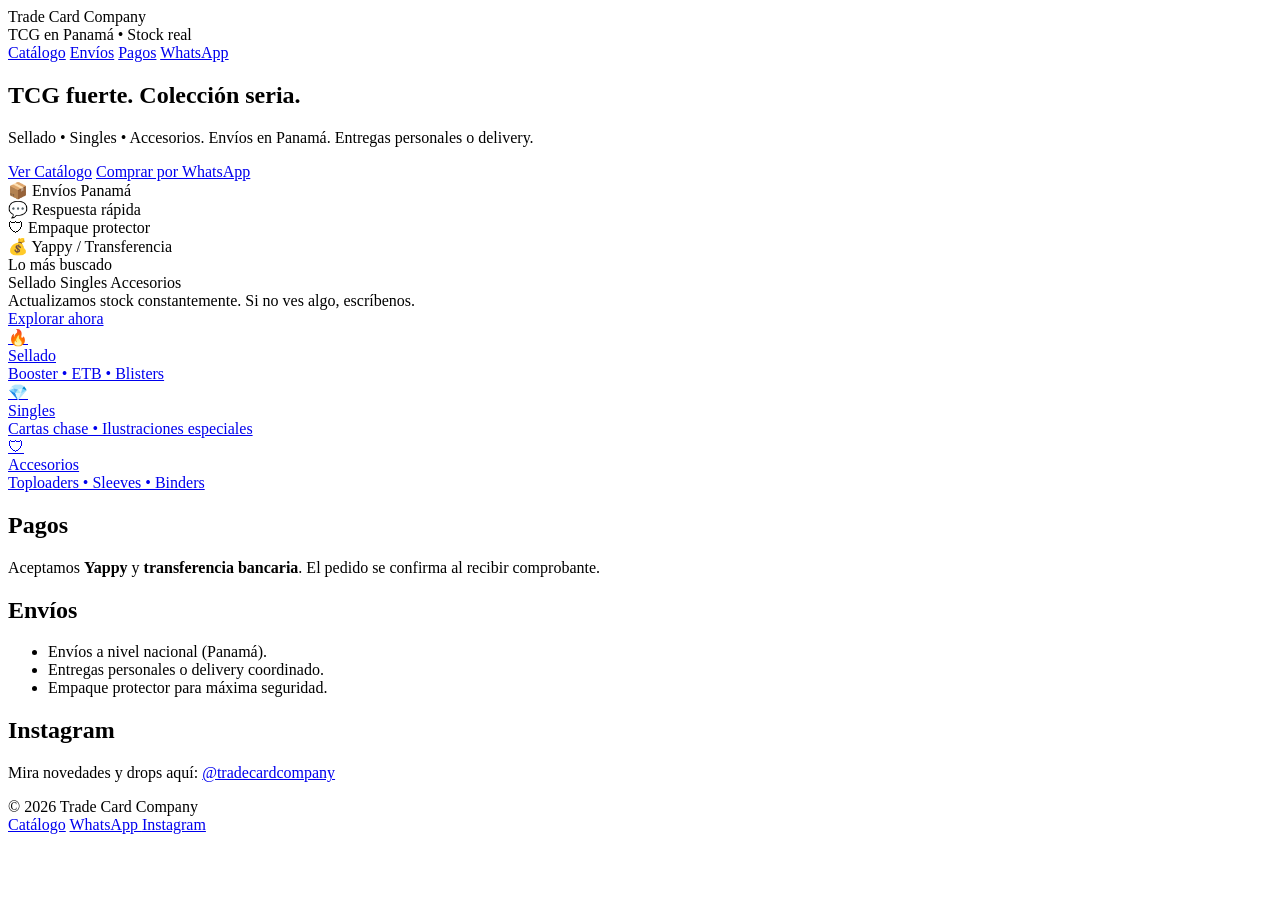
==== index.html @ d6b141bb "Create index.html" ====
<!doctype html>
<html lang="es">
<head>
  <meta charset="utf-8" />
  <meta name="viewport" content="width=device-width, initial-scale=1" />
  <title>Trade Card Company | TCG en Panamá</title>
  <meta name="description" content="TCG en Panamá: Sellado, Singles y Accesorios. Pedidos por WhatsApp. Pagos por Yappy o transferencia." />
  <link rel="stylesheet" href="styles.css" />
</head>
<body>

  <div class="bg-glow"></div>

  <header class="container header">
    <div class="brand">
      <div class="logo-dot"></div>
      <div>
        <div class="brand-name">Trade Card Company</div>
        <div class="brand-tag">TCG en Panamá • Stock real</div>
      </div>
    </div>

    <nav class="nav">
      <a href="catalog.html">Catálogo</a>
      <a href="#envios">Envíos</a>
      <a href="#pagos">Pagos</a>
      <a class="pill" target="_blank" rel="noopener"
         href="https://wa.me/50767131015?text=Hola%20TCC%20👋%20Quiero%20consultar%20disponibilidad.">
        WhatsApp
      </a>
    </nav>
  </header>

  <main class="container">

    <section class="hero">
      <div class="hero-left">
        <h1>TCG fuerte. Colección seria.</h1>
        <p class="subtitle">
          Sellado • Singles • Accesorios.  
          Envíos en Panamá. Entregas personales o delivery.
        </p>

        <div class="cta-row">
          <a class="btn primary" href="catalog.html">Ver Catálogo</a>
          <a class="btn ghost" target="_blank" rel="noopener"
             href="https://wa.me/50767131015?text=Hola%20TCC%20👋%20Estoy%20interesado%20en%20un%20producto.%20¿Me%20ayudas%20con%20disponibilidad%20y%20precio?">
            Comprar por WhatsApp
          </a>
        </div>

        <div class="trust">
          <div class="trust-card">📦 Envíos Panamá</div>
          <div class="trust-card">💬 Respuesta rápida</div>
          <div class="trust-card">🛡 Empaque protector</div>
          <div class="trust-card">💰 Yappy / Transferencia</div>
        </div>
      </div>

      <div class="hero-right">
        <div class="card">
          <div class="card-title">Lo más buscado</div>
          <div class="chips">
            <span class="chip">Sellado</span>
            <span class="chip">Singles</span>
            <span class="chip">Accesorios</span>
          </div>
          <div class="card-note">
            Actualizamos stock constantemente.  
            Si no ves algo, escríbenos.
          </div>
          <a class="btn small primary" href="catalog.html">Explorar ahora</a>
        </div>
      </div>
    </section>

    <section class="grid3">
      <a class="category" href="catalog.html#sellado">
        <div class="cat-icon">🔥</div>
        <div class="cat-title">Sellado</div>
        <div class="cat-desc">Booster • ETB • Blisters</div>
      </a>

      <a class="category" href="catalog.html#singles">
        <div class="cat-icon">💎</div>
        <div class="cat-title">Singles</div>
        <div class="cat-desc">Cartas chase • Ilustraciones especiales</div>
      </a>

      <a class="category" href="catalog.html#accesorios">
        <div class="cat-icon">🛡</div>
        <div class="cat-title">Accesorios</div>
        <div class="cat-desc">Toploaders • Sleeves • Binders</div>
      </a>
    </section>

    <section id="pagos" class="info">
      <h2>Pagos</h2>
      <p>
        Aceptamos <strong>Yappy</strong> y <strong>transferencia bancaria</strong>.  
        El pedido se confirma al recibir comprobante.
      </p>
    </section>

    <section id="envios" class="info">
      <h2>Envíos</h2>
      <ul class="bullets">
        <li>Envíos a nivel nacional (Panamá).</li>
        <li>Entregas personales o delivery coordinado.</li>
        <li>Empaque protector para máxima seguridad.</li>
      </ul>
    </section>

    <section class="info">
      <h2>Instagram</h2>
      <p>
        Mira novedades y drops aquí:  
        <a target="_blank" rel="noopener" href="https://www.instagram.com/tradecardcompany/?hl=en">
          @tradecardcompany
        </a>
      </p>
    </section>

  </main>

  <footer class="container footer">
    <div>© <span id="year"></span> Trade Card Company</div>
    <div class="footer-links">
      <a href="catalog.html">Catálogo</a>
      <a target="_blank" rel="noopener"
         href="https://wa.me/50767131015?text=Hola%20TCC%20👋">
        WhatsApp
      </a>
      <a target="_blank" rel="noopener"
         href="https://www.instagram.com/tradecardcompany/?hl=en">
        Instagram
      </a>
    </div>
  </footer>

  <script>
    document.getElementById("year").textContent = new Date().getFullYear();
  </script>

</body>
</html>
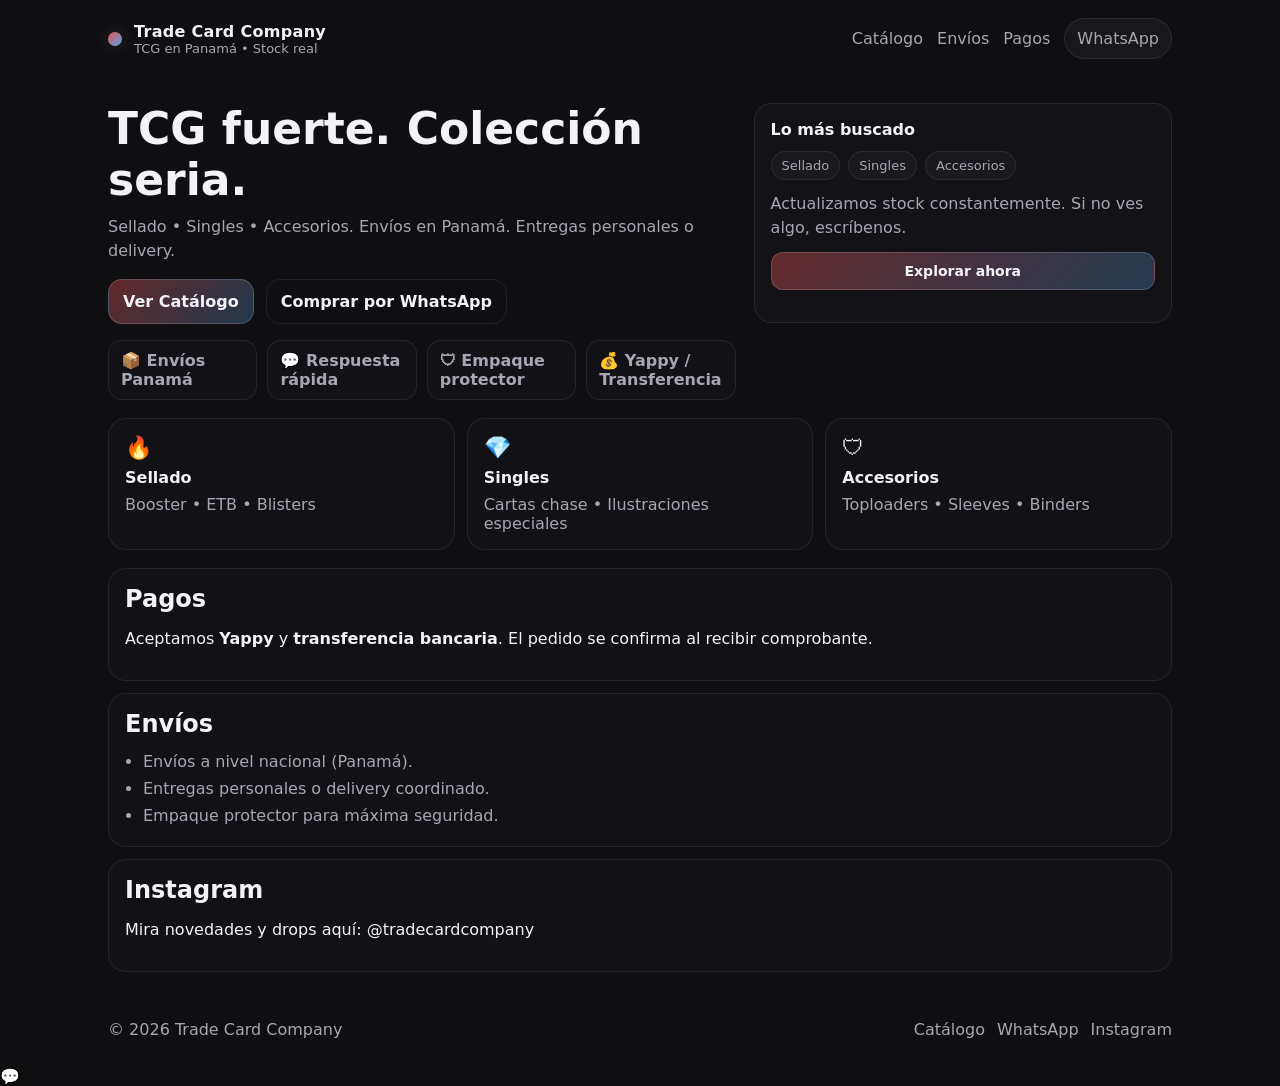
==== commit 6d9e8c2e: "Update index.html" ====
--- a/index.html
+++ b/index.html
@@ -142,5 +142,11 @@
     document.getElementById("year").textContent = new Date().getFullYear();
   </script>
 
+  <a href="https://wa.me/50767131015?text=Hola%20TCC%20👋%20Quiero%20hacer%20un%20pedido."
+   class="wa-float"
+   target="_blank">
+   💬
+</a>
+
 </body>
 </html>
--- a/styles.css
+++ b/styles.css
@@ -0,0 +1,151 @@
+:root{
+  --bg:#0f0f12;
+  --panel:#14141a;
+  --text:#f2f2f7;
+  --muted:#a7a7b3;
+  --line:rgba(255,255,255,.08);
+
+  /* “vibe 151” sin usar marcas: glow rojo/azul/verde suave */
+  --glow1:rgba(255,90,90,.18);
+  --glow2:rgba(90,180,255,.16);
+  --glow3:rgba(120,255,170,.12);
+}
+
+*{box-sizing:border-box}
+html,body{margin:0;padding:0;background:var(--bg);color:var(--text);font-family:system-ui,-apple-system,Segoe UI,Roboto,Arial}
+a{color:inherit;text-decoration:none}
+
+.container{max-width:1100px;margin:0 auto;padding:18px}
+
+.bg-glow{
+  position:fixed;inset:-200px;z-index:-1;
+  background:
+    radial-gradient(600px 300px at 15% 10%, var(--glow1), transparent 60%),
+    radial-gradient(650px 320px at 85% 15%, var(--glow2), transparent 60%),
+    radial-gradient(700px 340px at 50% 85%, var(--glow3), transparent 60%);
+  filter: blur(12px);
+  opacity:.9;
+}
+
+.header{display:flex;align-items:center;justify-content:space-between;gap:16px}
+.brand{display:flex;align-items:center;gap:12px}
+.logo-dot{
+  width:14px;height:14px;border-radius:50%;
+  background:linear-gradient(135deg, rgba(255,90,90,.9), rgba(90,180,255,.9));
+  box-shadow:0 0 18px rgba(255,255,255,.15);
+}
+.brand-name{font-weight:800;letter-spacing:.3px}
+.brand-tag{color:var(--muted);font-size:13px}
+
+.nav{display:flex;align-items:center;gap:14px;flex-wrap:wrap}
+.nav a{color:var(--muted)}
+.nav a:hover{color:var(--text)}
+.pill{
+  padding:10px 12px;border:1px solid var(--line);border-radius:999px;
+  color:var(--text);background:rgba(255,255,255,.04)
+}
+
+.hero{display:grid;grid-template-columns:1.2fr .8fr;gap:18px;align-items:stretch;margin-top:8px}
+.hero h1{font-size:44px;margin:0 0 10px}
+.subtitle{color:var(--muted);line-height:1.5;margin:0 0 16px}
+
+.cta-row{display:flex;gap:12px;flex-wrap:wrap}
+.btn{
+  display:inline-flex;align-items:center;justify-content:center;gap:8px;
+  padding:12px 14px;border-radius:14px;border:1px solid var(--line);
+  background:rgba(255,255,255,.04);color:var(--text);font-weight:700;
+}
+.btn:hover{background:rgba(255,255,255,.06)}
+.btn.primary{
+  background:linear-gradient(135deg, rgba(255,90,90,.35), rgba(90,180,255,.25));
+  border-color:rgba(255,255,255,.16);
+}
+.btn.ghost{background:transparent}
+.btn.small{padding:10px 12px;border-radius:12px;font-size:14px}
+
+.trust{display:grid;grid-template-columns:repeat(4,1fr);gap:10px;margin-top:16px}
+.trust-card{
+  padding:10px 12px;border:1px solid var(--line);border-radius:14px;
+  background:rgba(20,20,26,.65);color:var(--muted);font-weight:650;
+}
+
+.card{
+  border:1px solid var(--line);border-radius:18px;background:rgba(20,20,26,.75);
+  padding:16px;display:flex;flex-direction:column;gap:12px;min-height:220px
+}
+.card-title{font-weight:800}
+.card-note{color:var(--muted);line-height:1.5}
+
+.chips{display:flex;gap:8px;flex-wrap:wrap}
+.chip{
+  padding:6px 10px;border:1px solid var(--line);border-radius:999px;
+  color:var(--muted);background:rgba(255,255,255,.03);font-size:13px
+}
+
+.grid3{display:grid;grid-template-columns:repeat(3,1fr);gap:12px;margin:18px 0}
+.category{
+  border:1px solid var(--line);border-radius:18px;background:rgba(20,20,26,.65);
+  padding:16px;display:flex;flex-direction:column;gap:8px
+}
+.cat-icon{font-size:22px}
+.cat-title{font-weight:900}
+.cat-desc{color:var(--muted)}
+
+.info{
+  border:1px solid var(--line);border-radius:18px;background:rgba(20,20,26,.55);
+  padding:16px;margin:12px 0
+}
+.info h2{margin:0 0 10px}
+.bullets{margin:0;padding-left:18px;color:var(--muted);line-height:1.7}
+
+.footer{
+  display:flex;align-items:center;justify-content:space-between;gap:16px;
+  color:var(--muted);padding-bottom:28px
+}
+.footer-links{display:flex;gap:12px;flex-wrap:wrap}
+.footer a:hover{color:var(--text)}
+
+/* Catálogo */
+.catalog-top h1{margin:0 0 8px;font-size:34px}
+.filters{display:flex;gap:10px;flex-wrap:wrap;margin:12px 0 6px}
+.input,.select{
+  background:rgba(255,255,255,.04);border:1px solid var(--line);color:var(--text);
+  padding:12px 12px;border-radius:14px;outline:none;
+}
+.input{min-width:280px;flex:1}
+.select{min-width:180px}
+
+.section-title{margin:18px 0 10px;color:var(--muted);font-weight:850}
+.product-grid{display:grid;grid-template-columns:repeat(3,1fr);gap:12px}
+
+.product{
+  border:1px solid var(--line);border-radius:18px;background:rgba(20,20,26,.65);
+  padding:14px;display:flex;flex-direction:column;gap:10px;position:relative
+}
+.badge{
+  position:absolute;top:12px;right:12px;font-size:12px;padding:6px 10px;
+  border-radius:999px;border:1px solid var(--line)
+}
+.badge.ok{background:rgba(120,255,170,.10);color:rgba(200,255,220,.95)}
+.badge.warn{background:rgba(255,200,90,.10);color:rgba(255,230,180,.95)}
+
+.p-name{font-weight:900;font-size:16px;margin-top:22px}
+.p-meta{color:var(--muted);font-size:13px}
+.p-price{font-weight:900}
+
+/* Imagen producto */
+.p-img{
+  width:100%; height:170px; border-radius:14px; overflow:hidden;
+  background:rgba(255,255,255,.03); border:1px solid var(--line);
+}
+.p-img img{
+  width:100%; height:100%; object-fit:cover; display:block;
+}
+
+/* Responsive */
+@media (max-width: 900px){
+  .hero{grid-template-columns:1fr}
+  .trust{grid-template-columns:repeat(2,1fr)}
+  .grid3{grid-template-columns:1fr}
+  .product-grid{grid-template-columns:1fr}
+}
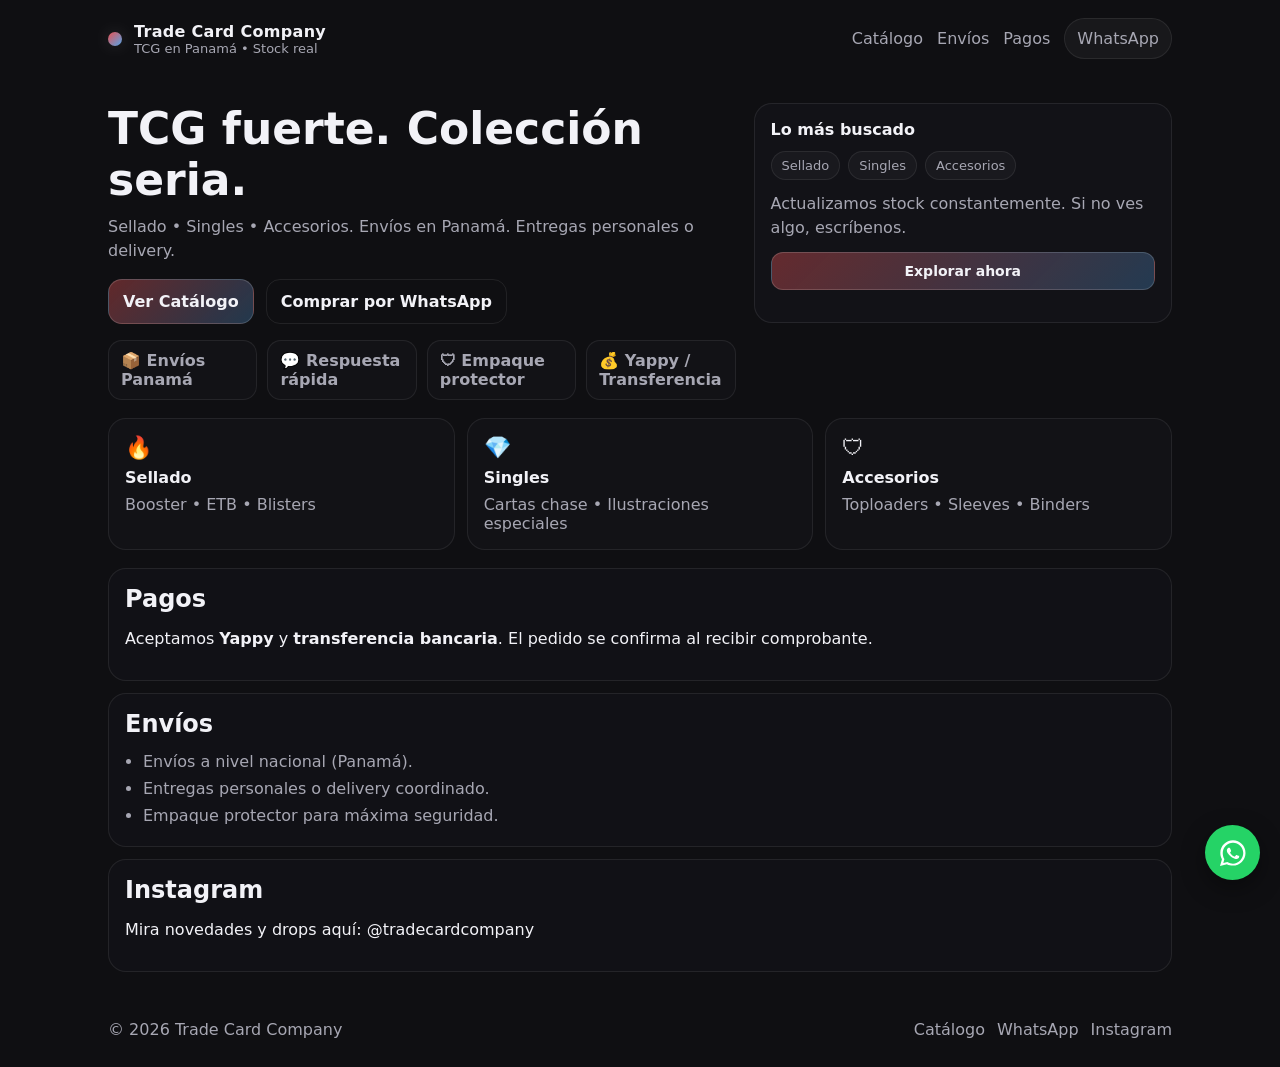
==== commit c21eb2df: "Update index.html" ====
--- a/index.html
+++ b/index.html
@@ -145,7 +145,9 @@
   <a href="https://wa.me/50767131015?text=Hola%20TCC%20👋%20Quiero%20hacer%20un%20pedido."
    class="wa-float"
    target="_blank">
-   💬
+   <svg viewBox="0 0 32 32" width="26" height="26" fill="white">
+  <path d="M16 .4C7.4.4.4 7.4.4 16c0 2.8.7 5.4 2 7.7L0 32l8.5-2.3c2.2 1.2 4.7 1.8 7.3 1.8 8.6 0 15.6-7 15.6-15.6S24.6.4 16 .4zm0 28.7c-2.3 0-4.5-.6-6.4-1.7l-.5-.3-5 1.3 1.3-4.9-.3-.5C4 21 3.4 18.8 3.4 16 3.4 9.2 9.2 3.4 16 3.4S28.6 9.2 28.6 16 22.8 29.1 16 29.1zm7.2-9.3c-.4-.2-2.4-1.2-2.7-1.3-.4-.1-.6-.2-.9.2-.2.4-1 1.3-1.2 1.6-.2.2-.4.3-.8.1-.4-.2-1.6-.6-3-1.9-1.1-1-1.9-2.3-2.1-2.7-.2-.4 0-.6.1-.8.1-.1.4-.4.6-.6.2-.2.2-.4.4-.6.1-.2.1-.5 0-.7-.1-.2-.9-2.1-1.3-2.9-.3-.8-.6-.7-.9-.7h-.7c-.2 0-.7.1-1 .5-.3.4-1.3 1.2-1.3 3 0 1.8 1.3 3.5 1.5 3.7.2.2 2.6 4 6.3 5.6.9.4 1.6.6 2.2.8.9.3 1.7.3 2.3.2.7-.1 2.4-1 2.7-1.9.3-.9.3-1.7.2-1.9-.1-.2-.4-.3-.8-.5z"/>
+</svg>
 </a>
 
 </body>
--- a/styles.css
+++ b/styles.css
@@ -149,3 +149,27 @@
   .grid3{grid-template-columns:1fr}
   .product-grid{grid-template-columns:1fr}
 }
+
+/* Botón flotante WhatsApp */
+.wa-float{
+  position: fixed;
+  bottom: 20px;
+  right: 20px;
+  background: #25D366;
+  color: white;
+  font-size: 22px;
+  width: 55px;
+  height: 55px;
+  display:flex;
+  align-items:center;
+  justify-content:center;
+  border-radius:50%;
+  text-decoration:none;
+  box-shadow: 0 8px 25px rgba(0,0,0,.4);
+  z-index:1000;
+  transition:.2s;
+}
+
+.wa-float:hover{
+  transform:scale(1.1);
+}
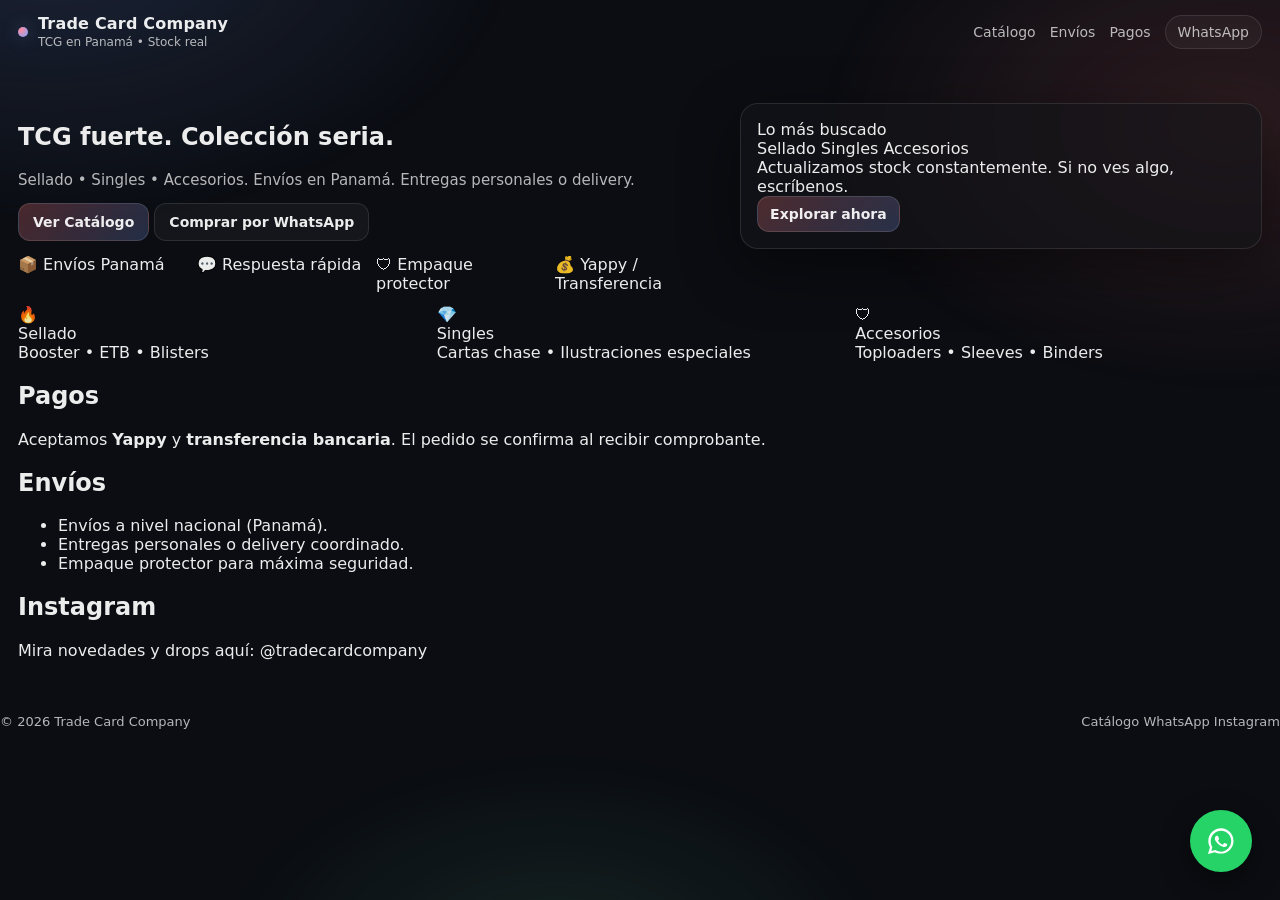
==== commit 29748e13: "Update index.html" ====
--- a/index.html
+++ b/index.html
@@ -5,7 +5,7 @@
   <meta name="viewport" content="width=device-width, initial-scale=1" />
   <title>Trade Card Company | TCG en Panamá</title>
   <meta name="description" content="TCG en Panamá: Sellado, Singles y Accesorios. Pedidos por WhatsApp. Pagos por Yappy o transferencia." />
-  <link rel="stylesheet" href="styles.css" />
+  <link rel="stylesheet" href="styles.css?v=3">
 </head>
 <body>
 
--- a/styles.css
+++ b/styles.css
@@ -1,175 +1,299 @@
 :root{
-  --bg:#0f0f12;
-  --panel:#14141a;
-  --text:#f2f2f7;
-  --muted:#a7a7b3;
-  --line:rgba(255,255,255,.08);
-
-  /* “vibe 151” sin usar marcas: glow rojo/azul/verde suave */
-  --glow1:rgba(255,90,90,.18);
-  --glow2:rgba(90,180,255,.16);
-  --glow3:rgba(120,255,170,.12);
+  --bg:#0b0d12;
+  --card: rgba(20,20,26,.65);
+  --line: rgba(255,255,255,.10);
+  --text: rgba(255,255,255,.92);
+  --muted: rgba(255,255,255,.70);
+  --shadow: 0 18px 60px rgba(0,0,0,.45);
+  --r: 18px;
+  --grad: linear-gradient(135deg, rgba(255,120,120,.18), rgba(120,160,255,.18));
 }
 
 *{box-sizing:border-box}
-html,body{margin:0;padding:0;background:var(--bg);color:var(--text);font-family:system-ui,-apple-system,Segoe UI,Roboto,Arial}
+html,body{height:100%}
+body{
+  margin:0;
+  font-family: system-ui, -apple-system, Segoe UI, Roboto, Arial, sans-serif;
+  color:var(--text);
+  background: var(--bg);
+  overflow-x:hidden;
+}
+
 a{color:inherit;text-decoration:none}
-
-.container{max-width:1100px;margin:0 auto;padding:18px}
-
+a:hover{opacity:.95}
+
+.container{
+  /* 🔥 más ancho: usa mejor la pantalla */
+  max-width: 1600px;
+  width: 100%;
+  margin: 0 auto;
+  padding: 18px;
+}
+
+/* fondo */
 .bg-glow{
-  position:fixed;inset:-200px;z-index:-1;
+  position:fixed;
+  inset:-200px;
   background:
-    radial-gradient(600px 300px at 15% 10%, var(--glow1), transparent 60%),
-    radial-gradient(650px 320px at 85% 15%, var(--glow2), transparent 60%),
-    radial-gradient(700px 340px at 50% 85%, var(--glow3), transparent 60%);
-  filter: blur(12px);
+    radial-gradient(800px 500px at 15% 10%, rgba(120,160,255,.18), transparent 60%),
+    radial-gradient(700px 450px at 85% 25%, rgba(255,120,120,.16), transparent 60%),
+    radial-gradient(600px 380px at 45% 90%, rgba(120,255,200,.10), transparent 60%);
+  filter: blur(14px);
+  pointer-events:none;
+  z-index:-1;
   opacity:.9;
 }
 
-.header{display:flex;align-items:center;justify-content:space-between;gap:16px}
-.brand{display:flex;align-items:center;gap:12px}
+/* header */
+.header{
+  display:flex;
+  align-items:center;
+  justify-content:space-between;
+  gap:18px;
+  padding-top:14px;
+}
+.brand{display:flex;align-items:center;gap:10px}
 .logo-dot{
-  width:14px;height:14px;border-radius:50%;
-  background:linear-gradient(135deg, rgba(255,90,90,.9), rgba(90,180,255,.9));
-  box-shadow:0 0 18px rgba(255,255,255,.15);
-}
-.brand-name{font-weight:800;letter-spacing:.3px}
-.brand-tag{color:var(--muted);font-size:13px}
+  width:10px;height:10px;border-radius:999px;
+  background: radial-gradient(circle at 30% 30%, #ff8aa0, #7aa8ff);
+  box-shadow: 0 0 18px rgba(122,168,255,.35);
+}
+.brand-name{font-weight:800;letter-spacing:.2px}
+.brand-tag{font-size:12px;color:var(--muted);margin-top:2px}
 
 .nav{display:flex;align-items:center;gap:14px;flex-wrap:wrap}
-.nav a{color:var(--muted)}
+.nav a{color:var(--muted);font-size:14px}
 .nav a:hover{color:var(--text)}
 .pill{
-  padding:10px 12px;border:1px solid var(--line);border-radius:999px;
-  color:var(--text);background:rgba(255,255,255,.04)
-}
-
-.hero{display:grid;grid-template-columns:1.2fr .8fr;gap:18px;align-items:stretch;margin-top:8px}
-.hero h1{font-size:44px;margin:0 0 10px}
-.subtitle{color:var(--muted);line-height:1.5;margin:0 0 16px}
-
-.cta-row{display:flex;gap:12px;flex-wrap:wrap}
+  padding:8px 12px;
+  border:1px solid var(--line);
+  border-radius:999px;
+  background: rgba(255,255,255,.04);
+  color:var(--text);
+}
+
+/* hero layout */
+.hero{
+  display:grid;
+  grid-template-columns: 1.15fr .85fr;
+  gap:16px;
+  margin-top:18px;
+}
+
+.card{
+  border:1px solid var(--line);
+  background: var(--card);
+  border-radius: var(--r);
+  box-shadow: var(--shadow);
+  padding:16px;
+}
+
+.h1{
+  font-size:52px;
+  line-height:1.02;
+  margin:0 0 10px 0;
+  font-weight:900;
+}
+.subtitle{
+  color:var(--muted);
+  margin:0 0 14px 0;
+  font-size:15px;
+}
+
+.actions{display:flex;gap:10px;flex-wrap:wrap;margin-top:12px}
 .btn{
-  display:inline-flex;align-items:center;justify-content:center;gap:8px;
-  padding:12px 14px;border-radius:14px;border:1px solid var(--line);
-  background:rgba(255,255,255,.04);color:var(--text);font-weight:700;
-}
-.btn:hover{background:rgba(255,255,255,.06)}
+  display:inline-flex;
+  align-items:center;
+  justify-content:center;
+  gap:8px;
+  padding:10px 14px;
+  border-radius: 12px;
+  border:1px solid var(--line);
+  background: rgba(255,255,255,.04);
+  color:var(--text);
+  font-weight:700;
+  font-size:14px;
+  cursor:pointer;
+  transition:.2s;
+}
+.btn:hover{transform: translateY(-1px)}
 .btn.primary{
-  background:linear-gradient(135deg, rgba(255,90,90,.35), rgba(90,180,255,.25));
-  border-color:rgba(255,255,255,.16);
-}
-.btn.ghost{background:transparent}
-.btn.small{padding:10px 12px;border-radius:12px;font-size:14px}
-
-.trust{display:grid;grid-template-columns:repeat(4,1fr);gap:10px;margin-top:16px}
-.trust-card{
-  padding:10px 12px;border:1px solid var(--line);border-radius:14px;
-  background:rgba(20,20,26,.65);color:var(--muted);font-weight:650;
-}
-
-.card{
-  border:1px solid var(--line);border-radius:18px;background:rgba(20,20,26,.75);
-  padding:16px;display:flex;flex-direction:column;gap:12px;min-height:220px
-}
-.card-title{font-weight:800}
-.card-note{color:var(--muted);line-height:1.5}
-
-.chips{display:flex;gap:8px;flex-wrap:wrap}
-.chip{
-  padding:6px 10px;border:1px solid var(--line);border-radius:999px;
-  color:var(--muted);background:rgba(255,255,255,.03);font-size:13px
-}
-
-.grid3{display:grid;grid-template-columns:repeat(3,1fr);gap:12px;margin:18px 0}
-.category{
-  border:1px solid var(--line);border-radius:18px;background:rgba(20,20,26,.65);
-  padding:16px;display:flex;flex-direction:column;gap:8px
-}
-.cat-icon{font-size:22px}
-.cat-title{font-weight:900}
-.cat-desc{color:var(--muted)}
-
-.info{
-  border:1px solid var(--line);border-radius:18px;background:rgba(20,20,26,.55);
-  padding:16px;margin:12px 0
-}
-.info h2{margin:0 0 10px}
-.bullets{margin:0;padding-left:18px;color:var(--muted);line-height:1.7}
-
+  border:1px solid rgba(255,255,255,.12);
+  background: linear-gradient(135deg, rgba(255,120,120,.26), rgba(120,160,255,.22));
+}
+.btn.small{padding:9px 12px;border-radius:12px}
+
+/* trust pills */
+.trust{
+  display:grid;
+  grid-template-columns: repeat(4,1fr);
+  gap:10px;
+  margin-top:14px;
+}
+.trust .chip{
+  border:1px solid var(--line);
+  background: rgba(255,255,255,.03);
+  border-radius: 14px;
+  padding:10px 12px;
+  color:var(--muted);
+  font-size:13px;
+  display:flex;
+  gap:8px;
+  align-items:center;
+}
+
+/* right panel (lo mas buscado) */
+.tabs{
+  display:flex;gap:8px;flex-wrap:wrap;margin:6px 0 10px 0
+}
+.tab{
+  padding:6px 10px;border-radius:999px;
+  border:1px solid var(--line);
+  background: rgba(255,255,255,.03);
+  font-size:12px;color:var(--muted);
+}
+
+.big-cta{
+  margin-top:12px;
+  display:flex;
+  justify-content:center;
+  padding:12px 14px;
+  border-radius: 12px;
+  border:1px solid rgba(255,255,255,.12);
+  background: linear-gradient(135deg, rgba(255,120,120,.24), rgba(120,160,255,.22));
+  font-weight:800;
+}
+
+/* sections cards */
+.grid3{
+  display:grid;
+  grid-template-columns: repeat(3,1fr);
+  gap:12px;
+  margin-top:12px;
+}
+.box{
+  border:1px solid var(--line);
+  background: rgba(255,255,255,.03);
+  border-radius: var(--r);
+  padding:14px;
+}
+.box .title{font-weight:900;margin:0 0 6px 0}
+.box .desc{color:var(--muted);font-size:13px;margin:0}
+
+/* large info cards */
+.section{
+  margin-top:14px;
+  border:1px solid var(--line);
+  background: rgba(255,255,255,.03);
+  border-radius: var(--r);
+  padding:16px;
+}
+.section h2{margin:0 0 8px 0;font-size:22px}
+.section p, .section li{color:var(--muted);font-size:14px}
+.section ul{margin:0;padding-left:18px}
+
+/* footer */
 .footer{
-  display:flex;align-items:center;justify-content:space-between;gap:16px;
-  color:var(--muted);padding-bottom:28px
-}
-.footer-links{display:flex;gap:12px;flex-wrap:wrap}
+  display:flex;
+  align-items:center;
+  justify-content:space-between;
+  gap:14px;
+  padding:20px 0 40px 0;
+  color:var(--muted);
+  font-size:13px;
+}
+.footer a{color:var(--muted)}
 .footer a:hover{color:var(--text)}
 
-/* Catálogo */
-.catalog-top h1{margin:0 0 8px;font-size:34px}
-.filters{display:flex;gap:10px;flex-wrap:wrap;margin:12px 0 6px}
+/* ====== Catalog page ====== */
+.catalog-top{margin-top:14px}
+.catalog-top h1{margin:0 0 6px 0;font-size:34px}
+.filters{display:flex;gap:10px;flex-wrap:wrap;margin-top:12px}
 .input,.select{
-  background:rgba(255,255,255,.04);border:1px solid var(--line);color:var(--text);
-  padding:12px 12px;border-radius:14px;outline:none;
-}
-.input{min-width:280px;flex:1}
+  border:1px solid var(--line);
+  background: rgba(255,255,255,.03);
+  color:var(--text);
+  border-radius:12px;
+  padding:10px 12px;
+  font-size:14px;
+  outline:none;
+}
+.input{flex:1;min-width:240px}
 .select{min-width:180px}
 
 .section-title{margin:18px 0 10px;color:var(--muted);font-weight:850}
 .product-grid{display:grid;grid-template-columns:repeat(3,1fr);gap:12px}
 
 .product{
-  border:1px solid var(--line);border-radius:18px;background:rgba(20,20,26,.65);
-  padding:14px;display:flex;flex-direction:column;gap:10px;position:relative
-}
+  border:1px solid var(--line);
+  border-radius: var(--r);
+  background: rgba(20,20,26,.65);
+  padding:14px;
+  display:flex;
+  flex-direction:column;
+  gap:10px;
+  position:relative;
+}
+
 .badge{
-  position:absolute;top:12px;right:12px;font-size:12px;padding:6px 10px;
-  border-radius:999px;border:1px solid var(--line)
+  position:absolute;
+  top:12px;
+  right:12px;
+  font-size:12px;
+  padding:6px 10px;
+  border-radius:999px;
+  border:1px solid var(--line);
 }
 .badge.ok{background:rgba(120,255,170,.10);color:rgba(200,255,220,.95)}
 .badge.warn{background:rgba(255,200,90,.10);color:rgba(255,230,180,.95)}
 
-.p-name{font-weight:900;font-size:16px;margin-top:22px}
+.p-name{font-weight:900;font-size:16px;margin-top:2px}
 .p-meta{color:var(--muted);font-size:13px}
 .p-price{font-weight:900}
 
 /* Imagen producto */
 .p-img{
-  width:100%; height:170px; border-radius:14px; overflow:hidden;
-  background:rgba(255,255,255,.03); border:1px solid var(--line);
-}
-.p-img img{
-  width:100%; height:100%; object-fit:cover; display:block;
-}
-
-/* Responsive */
-@media (max-width: 900px){
+  width:100%;
+  height:170px;
+  border-radius:14px;
+  overflow:hidden;
+  background:rgba(255,255,255,.03);
+  border:1px solid var(--line);
+}
+.p-img img{width:100%;height:100%;object-fit:cover;display:block}
+
+/* ===== WhatsApp Floating Button ===== */
+.wa-float{
+  position: fixed;
+  bottom: 28px;
+  right: 28px;
+  background: #25D366;
+  color: white;
+  width: 62px;
+  height: 62px;
+  display:flex;
+  align-items:center;
+  justify-content:center;
+  border-radius:50%;
+  text-decoration:none;
+  box-shadow: 0 10px 30px rgba(0,0,0,.45);
+  z-index: 1000;
+  transition: .2s;
+}
+.wa-float:hover{transform:scale(1.08)}
+.wa-float svg{display:block}
+
+/* ===== Responsive ===== */
+@media (max-width: 1100px){
   .hero{grid-template-columns:1fr}
   .trust{grid-template-columns:repeat(2,1fr)}
   .grid3{grid-template-columns:1fr}
+  .product-grid{grid-template-columns:repeat(2,1fr)}
+  .h1{font-size:44px}
+}
+
+@media (max-width: 700px){
   .product-grid{grid-template-columns:1fr}
-}
-
-/* Botón flotante WhatsApp */
-.wa-float{
-  position: fixed;
-  bottom: 20px;
-  right: 20px;
-  background: #25D366;
-  color: white;
-  font-size: 22px;
-  width: 55px;
-  height: 55px;
-  display:flex;
-  align-items:center;
-  justify-content:center;
-  border-radius:50%;
-  text-decoration:none;
-  box-shadow: 0 8px 25px rgba(0,0,0,.4);
-  z-index:1000;
-  transition:.2s;
-}
-
-.wa-float:hover{
-  transform:scale(1.1);
-}
+  .h1{font-size:38px}
+  .wa-float{bottom:18px;right:18px;width:60px;height:60px}
+}
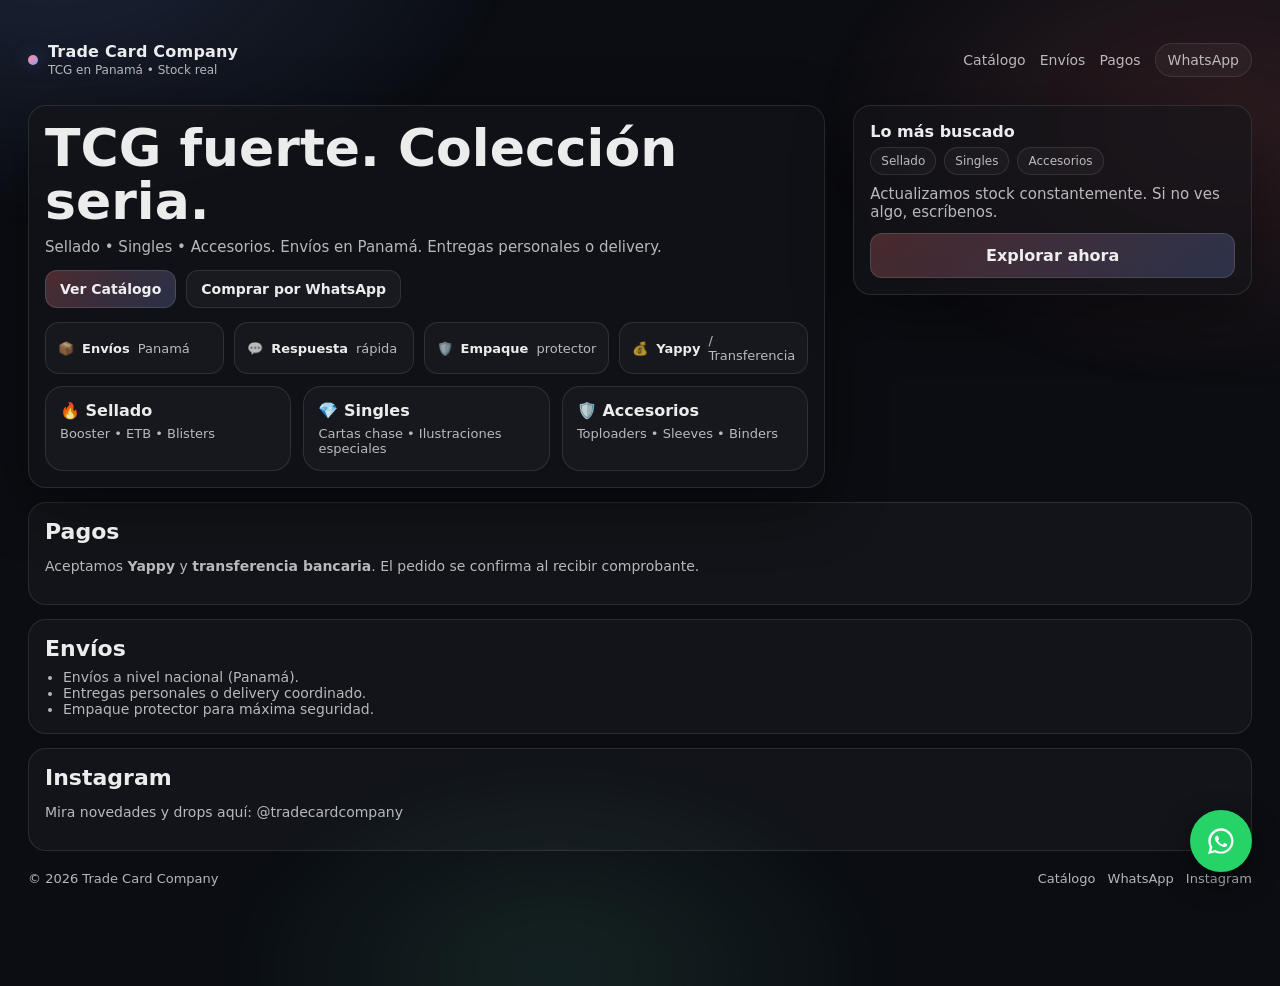
==== commit 83c3e4dd: "Update index.html full version" ====
--- a/index.html
+++ b/index.html
@@ -3,152 +3,141 @@
 <head>
   <meta charset="utf-8" />
   <meta name="viewport" content="width=device-width, initial-scale=1" />
-  <title>Trade Card Company | TCG en Panamá</title>
-  <meta name="description" content="TCG en Panamá: Sellado, Singles y Accesorios. Pedidos por WhatsApp. Pagos por Yappy o transferencia." />
-  <link rel="stylesheet" href="styles.css?v=3">
+  <title>Trade Card Company</title>
+  <meta name="description" content="TCG en Panamá. Sellado, Singles y Accesorios. Compras por WhatsApp. Pagos por Yappy o transferencia." />
+
+  <!-- Cache-bust para que siempre cargue lo último -->
+  <link rel="stylesheet" href="styles.css?v=5" />
 </head>
+
 <body>
-
   <div class="bg-glow"></div>
 
-  <header class="container header">
-    <div class="brand">
-      <div class="logo-dot"></div>
-      <div>
-        <div class="brand-name">Trade Card Company</div>
-        <div class="brand-tag">TCG en Panamá • Stock real</div>
-      </div>
-    </div>
-
-    <nav class="nav">
-      <a href="catalog.html">Catálogo</a>
-      <a href="#envios">Envíos</a>
-      <a href="#pagos">Pagos</a>
-      <a class="pill" target="_blank" rel="noopener"
-         href="https://wa.me/50767131015?text=Hola%20TCC%20👋%20Quiero%20consultar%20disponibilidad.">
-        WhatsApp
-      </a>
-    </nav>
-  </header>
-
-  <main class="container">
-
-    <section class="hero">
-      <div class="hero-left">
-        <h1>TCG fuerte. Colección seria.</h1>
-        <p class="subtitle">
-          Sellado • Singles • Accesorios.  
-          Envíos en Panamá. Entregas personales o delivery.
-        </p>
-
-        <div class="cta-row">
-          <a class="btn primary" href="catalog.html">Ver Catálogo</a>
-          <a class="btn ghost" target="_blank" rel="noopener"
-             href="https://wa.me/50767131015?text=Hola%20TCC%20👋%20Estoy%20interesado%20en%20un%20producto.%20¿Me%20ayudas%20con%20disponibilidad%20y%20precio?">
-            Comprar por WhatsApp
-          </a>
-        </div>
-
-        <div class="trust">
-          <div class="trust-card">📦 Envíos Panamá</div>
-          <div class="trust-card">💬 Respuesta rápida</div>
-          <div class="trust-card">🛡 Empaque protector</div>
-          <div class="trust-card">💰 Yappy / Transferencia</div>
+  <div class="container">
+    <header class="header">
+      <div class="brand">
+        <span class="logo-dot"></span>
+        <div>
+          <div class="brand-name">Trade Card Company</div>
+          <div class="brand-tag">TCG en Panamá • Stock real</div>
         </div>
       </div>
 
-      <div class="hero-right">
+      <nav class="nav">
+        <a href="catalog.html">Catálogo</a>
+        <a href="#envios">Envíos</a>
+        <a href="#pagos">Pagos</a>
+        <a class="pill" target="_blank" rel="noopener"
+           href="https://wa.me/50767131015?text=Hola%20TCC%20👋%20Quiero%20hacer%20un%20pedido.">
+          WhatsApp
+        </a>
+      </nav>
+    </header>
+
+    <main>
+      <section class="hero">
+        <!-- Columna izquierda -->
         <div class="card">
-          <div class="card-title">Lo más buscado</div>
-          <div class="chips">
-            <span class="chip">Sellado</span>
-            <span class="chip">Singles</span>
-            <span class="chip">Accesorios</span>
+          <h1 class="h1">TCG fuerte. Colección seria.</h1>
+          <p class="subtitle">
+            Sellado • Singles • Accesorios. Envíos en Panamá. Entregas personales o delivery.
+          </p>
+
+          <div class="actions">
+            <a class="btn primary" href="catalog.html">Ver Catálogo</a>
+            <a class="btn" target="_blank" rel="noopener"
+               href="https://wa.me/50767131015?text=Hola%20TCC%20👋%20Quiero%20hacer%20un%20pedido.">
+              Comprar por WhatsApp
+            </a>
           </div>
-          <div class="card-note">
-            Actualizamos stock constantemente.  
-            Si no ves algo, escríbenos.
+
+          <div class="trust">
+            <div class="chip">📦 <b>Envíos</b> Panamá</div>
+            <div class="chip">💬 <b>Respuesta</b> rápida</div>
+            <div class="chip">🛡️ <b>Empaque</b> protector</div>
+            <div class="chip">💰 <b>Yappy</b> / Transferencia</div>
           </div>
-          <a class="btn small primary" href="catalog.html">Explorar ahora</a>
+
+          <div class="grid3">
+            <div class="box">
+              <div class="title">🔥 Sellado</div>
+              <div class="desc">Booster • ETB • Blisters</div>
+            </div>
+            <div class="box">
+              <div class="title">💎 Singles</div>
+              <div class="desc">Cartas chase • Ilustraciones especiales</div>
+            </div>
+            <div class="box">
+              <div class="title">🛡️ Accesorios</div>
+              <div class="desc">Toploaders • Sleeves • Binders</div>
+            </div>
+          </div>
         </div>
+
+        <!-- Columna derecha -->
+        <aside class="card">
+          <div style="font-weight:900;margin-bottom:6px;">Lo más buscado</div>
+          <div class="tabs">
+            <span class="tab">Sellado</span>
+            <span class="tab">Singles</span>
+            <span class="tab">Accesorios</span>
+          </div>
+          <p class="subtitle" style="margin-bottom:10px;">
+            Actualizamos stock constantemente. Si no ves algo, escríbenos.
+          </p>
+          <a class="big-cta" href="catalog.html">Explorar ahora</a>
+        </aside>
+      </section>
+
+      <section id="pagos" class="section">
+        <h2>Pagos</h2>
+        <p>
+          Aceptamos <b>Yappy</b> y <b>transferencia bancaria</b>. El pedido se confirma al recibir comprobante.
+        </p>
+      </section>
+
+      <section id="envios" class="section">
+        <h2>Envíos</h2>
+        <ul>
+          <li>Envíos a nivel nacional (Panamá).</li>
+          <li>Entregas personales o delivery coordinado.</li>
+          <li>Empaque protector para máxima seguridad.</li>
+        </ul>
+      </section>
+
+      <section class="section">
+        <h2>Instagram</h2>
+        <p>
+          Mira novedades y drops aquí:
+          <a target="_blank" rel="noopener" href="https://www.instagram.com/tradecardcompany/?hl=en">@tradecardcompany</a>
+        </p>
+      </section>
+    </main>
+
+    <footer class="footer">
+      <div>© <span id="year"></span> Trade Card Company</div>
+      <div style="display:flex;gap:12px;flex-wrap:wrap;">
+        <a href="catalog.html">Catálogo</a>
+        <a target="_blank" rel="noopener"
+           href="https://wa.me/50767131015?text=Hola%20TCC%20👋%20Quiero%20hacer%20un%20pedido.">
+          WhatsApp
+        </a>
+        <a target="_blank" rel="noopener" href="https://www.instagram.com/tradecardcompany/?hl=en">Instagram</a>
       </div>
-    </section>
+    </footer>
+  </div>
 
-    <section class="grid3">
-      <a class="category" href="catalog.html#sellado">
-        <div class="cat-icon">🔥</div>
-        <div class="cat-title">Sellado</div>
-        <div class="cat-desc">Booster • ETB • Blisters</div>
-      </a>
-
-      <a class="category" href="catalog.html#singles">
-        <div class="cat-icon">💎</div>
-        <div class="cat-title">Singles</div>
-        <div class="cat-desc">Cartas chase • Ilustraciones especiales</div>
-      </a>
-
-      <a class="category" href="catalog.html#accesorios">
-        <div class="cat-icon">🛡</div>
-        <div class="cat-title">Accesorios</div>
-        <div class="cat-desc">Toploaders • Sleeves • Binders</div>
-      </a>
-    </section>
-
-    <section id="pagos" class="info">
-      <h2>Pagos</h2>
-      <p>
-        Aceptamos <strong>Yappy</strong> y <strong>transferencia bancaria</strong>.  
-        El pedido se confirma al recibir comprobante.
-      </p>
-    </section>
-
-    <section id="envios" class="info">
-      <h2>Envíos</h2>
-      <ul class="bullets">
-        <li>Envíos a nivel nacional (Panamá).</li>
-        <li>Entregas personales o delivery coordinado.</li>
-        <li>Empaque protector para máxima seguridad.</li>
-      </ul>
-    </section>
-
-    <section class="info">
-      <h2>Instagram</h2>
-      <p>
-        Mira novedades y drops aquí:  
-        <a target="_blank" rel="noopener" href="https://www.instagram.com/tradecardcompany/?hl=en">
-          @tradecardcompany
-        </a>
-      </p>
-    </section>
-
-  </main>
-
-  <footer class="container footer">
-    <div>© <span id="year"></span> Trade Card Company</div>
-    <div class="footer-links">
-      <a href="catalog.html">Catálogo</a>
-      <a target="_blank" rel="noopener"
-         href="https://wa.me/50767131015?text=Hola%20TCC%20👋">
-        WhatsApp
-      </a>
-      <a target="_blank" rel="noopener"
-         href="https://www.instagram.com/tradecardcompany/?hl=en">
-        Instagram
-      </a>
-    </div>
-  </footer>
+  <!-- Botón flotante WhatsApp -->
+  <a href="https://wa.me/50767131015?text=Hola%20TCC%20👋%20Quiero%20hacer%20un%20pedido."
+     class="wa-float"
+     target="_blank" rel="noopener">
+    <svg viewBox="0 0 32 32" width="26" height="26" fill="white" aria-hidden="true">
+      <path d="M16 .4C7.4.4.4 7.4.4 16c0 2.8.7 5.4 2 7.7L0 32l8.5-2.3c2.2 1.2 4.7 1.8 7.3 1.8 8.6 0 15.6-7 15.6-15.6S24.6.4 16 .4zm0 28.7c-2.3 0-4.5-.6-6.4-1.7l-.5-.3-5 1.3 1.3-4.9-.3-.5C4 21 3.4 18.8 3.4 16 3.4 9.2 9.2 3.4 16 3.4S28.6 9.2 28.6 16 22.8 29.1 16 29.1zm7.2-9.3c-.4-.2-2.4-1.2-2.7-1.3-.4-.1-.6-.2-.9.2-.2.4-1 1.3-1.2 1.6-.2.2-.4.3-.8.1-.4-.2-1.6-.6-3-1.9-1.1-1-1.9-2.3-2.1-2.7-.2-.4 0-.6.1-.8.1-.1.4-.4.6-.6.2-.2.2-.4.4-.6.1-.2.1-.5 0-.7-.1-.2-.9-2.1-1.3-2.9-.3-.8-.6-.7-.9-.7h-.7c-.2 0-.7.1-1 .5-.3.4-1.3 1.2-1.3 3 0 1.8 1.3 3.5 1.5 3.7.2.2 2.6 4 6.3 5.6.9.4 1.6.6 2.2.8.9.3 1.7.3 2.3.2.7-.1 2.4-1 2.7-1.9.3-.9.3-1.7.2-1.9-.1-.2-.4-.3-.8-.5z"/>
+    </svg>
+  </a>
 
   <script>
     document.getElementById("year").textContent = new Date().getFullYear();
   </script>
-
-  <a href="https://wa.me/50767131015?text=Hola%20TCC%20👋%20Quiero%20hacer%20un%20pedido."
-   class="wa-float"
-   target="_blank">
-   <svg viewBox="0 0 32 32" width="26" height="26" fill="white">
-  <path d="M16 .4C7.4.4.4 7.4.4 16c0 2.8.7 5.4 2 7.7L0 32l8.5-2.3c2.2 1.2 4.7 1.8 7.3 1.8 8.6 0 15.6-7 15.6-15.6S24.6.4 16 .4zm0 28.7c-2.3 0-4.5-.6-6.4-1.7l-.5-.3-5 1.3 1.3-4.9-.3-.5C4 21 3.4 18.8 3.4 16 3.4 9.2 9.2 3.4 16 3.4S28.6 9.2 28.6 16 22.8 29.1 16 29.1zm7.2-9.3c-.4-.2-2.4-1.2-2.7-1.3-.4-.1-.6-.2-.9.2-.2.4-1 1.3-1.2 1.6-.2.2-.4.3-.8.1-.4-.2-1.6-.6-3-1.9-1.1-1-1.9-2.3-2.1-2.7-.2-.4 0-.6.1-.8.1-.1.4-.4.6-.6.2-.2.2-.4.4-.6.1-.2.1-.5 0-.7-.1-.2-.9-2.1-1.3-2.9-.3-.8-.6-.7-.9-.7h-.7c-.2 0-.7.1-1 .5-.3.4-1.3 1.2-1.3 3 0 1.8 1.3 3.5 1.5 3.7.2.2 2.6 4 6.3 5.6.9.4 1.6.6 2.2.8.9.3 1.7.3 2.3.2.7-.1 2.4-1 2.7-1.9.3-.9.3-1.7.2-1.9-.1-.2-.4-.3-.8-.5z"/>
-</svg>
-</a>
-
 </body>
 </html>
--- a/styles.css
+++ b/styles.css
@@ -6,11 +6,11 @@
   --muted: rgba(255,255,255,.70);
   --shadow: 0 18px 60px rgba(0,0,0,.45);
   --r: 18px;
-  --grad: linear-gradient(135deg, rgba(255,120,120,.18), rgba(120,160,255,.18));
 }
 
 *{box-sizing:border-box}
 html,body{height:100%}
+
 body{
   margin:0;
   font-family: system-ui, -apple-system, Segoe UI, Roboto, Arial, sans-serif;
@@ -23,14 +23,13 @@
 a:hover{opacity:.95}
 
 .container{
-  /* 🔥 más ancho: usa mejor la pantalla */
-  max-width: 1600px;
   width: 100%;
+  max-width: 1400px;
   margin: 0 auto;
-  padding: 18px;
-}
-
-/* fondo */
+  padding: 28px 28px 60px 28px;
+}
+
+/* Fondo glow */
 .bg-glow{
   position:fixed;
   inset:-200px;
@@ -44,7 +43,7 @@
   opacity:.9;
 }
 
-/* header */
+/* Header */
 .header{
   display:flex;
   align-items:center;
@@ -64,6 +63,7 @@
 .nav{display:flex;align-items:center;gap:14px;flex-wrap:wrap}
 .nav a{color:var(--muted);font-size:14px}
 .nav a:hover{color:var(--text)}
+
 .pill{
   padding:8px 12px;
   border:1px solid var(--line);
@@ -72,14 +72,7 @@
   color:var(--text);
 }
 
-/* hero layout */
-.hero{
-  display:grid;
-  grid-template-columns: 1.15fr .85fr;
-  gap:16px;
-  margin-top:18px;
-}
-
+/* Cards */
 .card{
   border:1px solid var(--line);
   background: var(--card);
@@ -88,6 +81,17 @@
   padding:16px;
 }
 
+/* HERO */
+.hero{
+  display: grid;
+  grid-template-columns: 2fr 1fr;
+  gap: 28px;
+  align-items: start;
+  margin-top: 28px;
+}
+.hero > *{min-width:0}
+
+/* Texto hero */
 .h1{
   font-size:52px;
   line-height:1.02;
@@ -100,6 +104,7 @@
   font-size:15px;
 }
 
+/* Botones */
 .actions{display:flex;gap:10px;flex-wrap:wrap;margin-top:12px}
 .btn{
   display:inline-flex;
@@ -121,9 +126,8 @@
   border:1px solid rgba(255,255,255,.12);
   background: linear-gradient(135deg, rgba(255,120,120,.26), rgba(120,160,255,.22));
 }
-.btn.small{padding:9px 12px;border-radius:12px}
-
-/* trust pills */
+
+/* Trust chips */
 .trust{
   display:grid;
   grid-template-columns: repeat(4,1fr);
@@ -141,8 +145,25 @@
   gap:8px;
   align-items:center;
 }
-
-/* right panel (lo mas buscado) */
+.trust .chip b{color:var(--text);font-weight:900}
+
+/* Categorías */
+.grid3{
+  display:grid;
+  grid-template-columns: repeat(3,1fr);
+  gap:12px;
+  margin-top:12px;
+}
+.box{
+  border:1px solid var(--line);
+  background: rgba(255,255,255,.03);
+  border-radius: var(--r);
+  padding:14px;
+}
+.box .title{font-weight:900;margin:0 0 6px 0}
+.box .desc{color:var(--muted);font-size:13px;margin:0}
+
+/* Tabs derecha */
 .tabs{
   display:flex;gap:8px;flex-wrap:wrap;margin:6px 0 10px 0
 }
@@ -152,7 +173,6 @@
   background: rgba(255,255,255,.03);
   font-size:12px;color:var(--muted);
 }
-
 .big-cta{
   margin-top:12px;
   display:flex;
@@ -164,23 +184,7 @@
   font-weight:800;
 }
 
-/* sections cards */
-.grid3{
-  display:grid;
-  grid-template-columns: repeat(3,1fr);
-  gap:12px;
-  margin-top:12px;
-}
-.box{
-  border:1px solid var(--line);
-  background: rgba(255,255,255,.03);
-  border-radius: var(--r);
-  padding:14px;
-}
-.box .title{font-weight:900;margin:0 0 6px 0}
-.box .desc{color:var(--muted);font-size:13px;margin:0}
-
-/* large info cards */
+/* Secciones */
 .section{
   margin-top:14px;
   border:1px solid var(--line);
@@ -192,7 +196,7 @@
 .section p, .section li{color:var(--muted);font-size:14px}
 .section ul{margin:0;padding-left:18px}
 
-/* footer */
+/* Footer */
 .footer{
   display:flex;
   align-items:center;
@@ -205,64 +209,7 @@
 .footer a{color:var(--muted)}
 .footer a:hover{color:var(--text)}
 
-/* ====== Catalog page ====== */
-.catalog-top{margin-top:14px}
-.catalog-top h1{margin:0 0 6px 0;font-size:34px}
-.filters{display:flex;gap:10px;flex-wrap:wrap;margin-top:12px}
-.input,.select{
-  border:1px solid var(--line);
-  background: rgba(255,255,255,.03);
-  color:var(--text);
-  border-radius:12px;
-  padding:10px 12px;
-  font-size:14px;
-  outline:none;
-}
-.input{flex:1;min-width:240px}
-.select{min-width:180px}
-
-.section-title{margin:18px 0 10px;color:var(--muted);font-weight:850}
-.product-grid{display:grid;grid-template-columns:repeat(3,1fr);gap:12px}
-
-.product{
-  border:1px solid var(--line);
-  border-radius: var(--r);
-  background: rgba(20,20,26,.65);
-  padding:14px;
-  display:flex;
-  flex-direction:column;
-  gap:10px;
-  position:relative;
-}
-
-.badge{
-  position:absolute;
-  top:12px;
-  right:12px;
-  font-size:12px;
-  padding:6px 10px;
-  border-radius:999px;
-  border:1px solid var(--line);
-}
-.badge.ok{background:rgba(120,255,170,.10);color:rgba(200,255,220,.95)}
-.badge.warn{background:rgba(255,200,90,.10);color:rgba(255,230,180,.95)}
-
-.p-name{font-weight:900;font-size:16px;margin-top:2px}
-.p-meta{color:var(--muted);font-size:13px}
-.p-price{font-weight:900}
-
-/* Imagen producto */
-.p-img{
-  width:100%;
-  height:170px;
-  border-radius:14px;
-  overflow:hidden;
-  background:rgba(255,255,255,.03);
-  border:1px solid var(--line);
-}
-.p-img img{width:100%;height:100%;object-fit:cover;display:block}
-
-/* ===== WhatsApp Floating Button ===== */
+/* WhatsApp flotante */
 .wa-float{
   position: fixed;
   bottom: 28px;
@@ -283,17 +230,15 @@
 .wa-float:hover{transform:scale(1.08)}
 .wa-float svg{display:block}
 
-/* ===== Responsive ===== */
+/* Responsive */
 @media (max-width: 1100px){
-  .hero{grid-template-columns:1fr}
-  .trust{grid-template-columns:repeat(2,1fr)}
-  .grid3{grid-template-columns:1fr}
-  .product-grid{grid-template-columns:repeat(2,1fr)}
+  .hero{grid-template-columns: 1fr}
+  .trust{grid-template-columns: repeat(2,1fr)}
+  .grid3{grid-template-columns: 1fr}
   .h1{font-size:44px}
 }
 
 @media (max-width: 700px){
-  .product-grid{grid-template-columns:1fr}
   .h1{font-size:38px}
   .wa-float{bottom:18px;right:18px;width:60px;height:60px}
 }
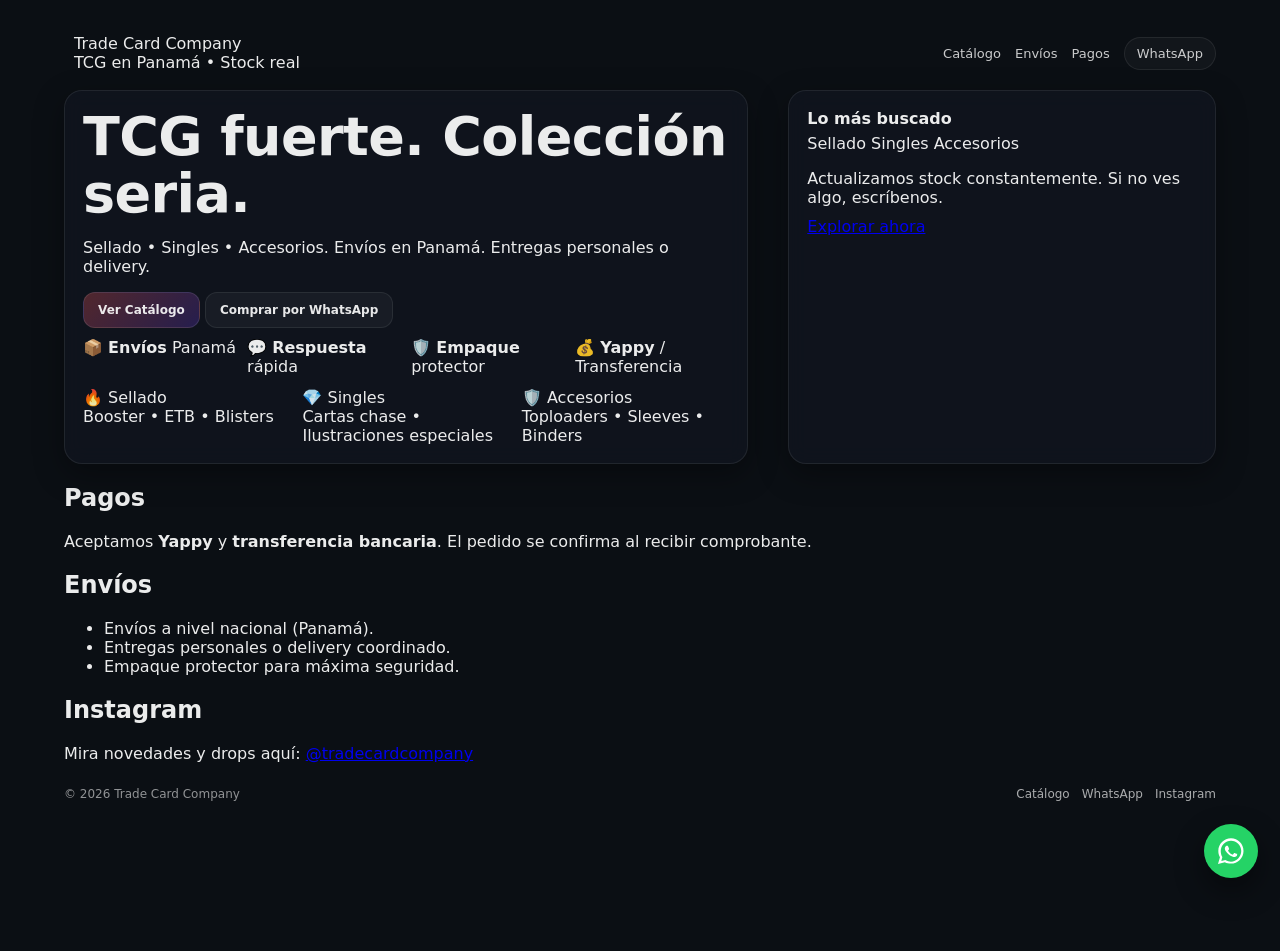
==== commit 80fabc94: "Update index.html" ====
--- a/index.html
+++ b/index.html
@@ -7,7 +7,7 @@
   <meta name="description" content="TCG en Panamá. Sellado, Singles y Accesorios. Compras por WhatsApp. Pagos por Yappy o transferencia." />
 
   <!-- Cache-bust para que siempre cargue lo último -->
-  <link rel="stylesheet" href="styles.css?v=5" />
+  <link rel="stylesheet" href="styles.css?v=9">
 </head>
 
 <body>
--- a/styles.css
+++ b/styles.css
@@ -1,46 +1,70 @@
 :root{
-  --bg:#0b0d12;
-  --card: rgba(20,20,26,.65);
-  --line: rgba(255,255,255,.10);
-  --text: rgba(255,255,255,.92);
-  --muted: rgba(255,255,255,.70);
-  --shadow: 0 18px 60px rgba(0,0,0,.45);
-  --r: 18px;
-}
-
-*{box-sizing:border-box}
-html,body{height:100%}
-
+  --bg:#0b0f14;
+  --card:#121722;
+  --card2:#0f141d;
+  --line:rgba(255,255,255,.08);
+  --muted:rgba(235,240,255,.72);
+  --text:rgba(255,255,255,.92);
+
+  --r:18px;
+  --shadow: 0 10px 30px rgba(0,0,0,.35);
+}
+
+/* Reset / base */
+*{ box-sizing:border-box; }
+html,body{ height:100%; }
 body{
   margin:0;
-  font-family: system-ui, -apple-system, Segoe UI, Roboto, Arial, sans-serif;
-  color:var(--text);
+  font-family: ui-sans-serif, system-ui, -apple-system, Segoe UI, Roboto, Arial, "Apple Color Emoji","Segoe UI Emoji";
   background: var(--bg);
+  color: var(--text);
   overflow-x:hidden;
 }
 
-a{color:inherit;text-decoration:none}
-a:hover{opacity:.95}
-
-.container{
-  width: 100%;
-  max-width: 1400px;
-  margin: 0 auto;
-  padding: 28px 28px 60px 28px;
-}
-
-/* Fondo glow */
-.bg-glow{
+/* Background glow + pattern (tipo 151) */
+.bg{
   position:fixed;
-  inset:-200px;
-  background:
-    radial-gradient(800px 500px at 15% 10%, rgba(120,160,255,.18), transparent 60%),
-    radial-gradient(700px 450px at 85% 25%, rgba(255,120,120,.16), transparent 60%),
-    radial-gradient(600px 380px at 45% 90%, rgba(120,255,200,.10), transparent 60%);
-  filter: blur(14px);
+  inset:0;
   pointer-events:none;
   z-index:-1;
-  opacity:.9;
+  background:
+    radial-gradient(900px 420px at 12% 8%, rgba(120,70,255,.12), transparent 60%),
+    radial-gradient(900px 520px at 88% 18%, rgba(255,90,90,.12), transparent 60%),
+    radial-gradient(800px 600px at 55% 92%, rgba(60,220,180,.10), transparent 62%);
+}
+
+/* Pattern: puntitos + iconitos sutiles */
+.bg::before{
+  content:"";
+  position:absolute;
+  inset:0;
+  opacity:.22;
+  background-image:
+    radial-gradient(circle at 1px 1px, rgba(255,255,255,.08) 1px, transparent 1.6px);
+  background-size: 22px 22px;
+  mask-image: radial-gradient(circle at 20% 10%, black 0%, black 35%, transparent 70%);
+}
+
+/* “Confetti icons” (muy suave): círculos/estrellitas */
+.bg::after{
+  content:"";
+  position:absolute;
+  inset:-60px;
+  opacity:.12;
+  background:
+    radial-gradient(circle, rgba(255,90,90,.9) 0 2px, transparent 3px) 60px 80px / 220px 220px,
+    radial-gradient(circle, rgba(120,70,255,.9) 0 2px, transparent 3px) 20px 140px / 260px 260px,
+    radial-gradient(circle, rgba(60,220,180,.9) 0 2px, transparent 3px) 120px 40px / 240px 240px,
+    radial-gradient(circle, rgba(255,200,90,.9) 0 2px, transparent 3px) 200px 160px / 280px 280px;
+  filter: blur(.2px);
+}
+
+/* Layout container FULL WIDTH */
+.container{
+  width:100%;
+  max-width:none;
+  margin:0;
+  padding: 28px 64px 60px 64px;
 }
 
 /* Header */
@@ -49,63 +73,82 @@
   align-items:center;
   justify-content:space-between;
   gap:18px;
-  padding-top:14px;
-}
-.brand{display:flex;align-items:center;gap:10px}
-.logo-dot{
-  width:10px;height:10px;border-radius:999px;
-  background: radial-gradient(circle at 30% 30%, #ff8aa0, #7aa8ff);
-  box-shadow: 0 0 18px rgba(122,168,255,.35);
-}
-.brand-name{font-weight:800;letter-spacing:.2px}
-.brand-tag{font-size:12px;color:var(--muted);margin-top:2px}
-
-.nav{display:flex;align-items:center;gap:14px;flex-wrap:wrap}
-.nav a{color:var(--muted);font-size:14px}
-.nav a:hover{color:var(--text)}
+  padding-top: 6px; /* más pegado */
+}
+
+.brand{
+  display:flex;
+  align-items:center;
+  gap:10px;
+  min-width: 240px;
+}
+.brand-dot{
+  width:8px;height:8px;border-radius:999px;
+  background: linear-gradient(135deg, rgba(255,90,90,.9), rgba(120,70,255,.9));
+  box-shadow: 0 0 18px rgba(120,70,255,.35);
+}
+.brand-title{ font-weight:800; letter-spacing:.2px; }
+.brand-sub{ font-size:12px; color:var(--muted); margin-top:2px; }
+
+.nav{
+  display:flex;
+  align-items:center;
+  gap:14px;
+  flex-wrap:wrap;
+  justify-content:flex-end;
+}
+.nav a{
+  color: rgba(255,255,255,.78);
+  text-decoration:none;
+  font-size:13px;
+}
+.nav a:hover{ color: rgba(255,255,255,.95); }
 
 .pill{
+  border:1px solid var(--line);
+  background: rgba(255,255,255,.03);
   padding:8px 12px;
-  border:1px solid var(--line);
   border-radius:999px;
-  background: rgba(255,255,255,.04);
-  color:var(--text);
+}
+
+/* Hero grid */
+.hero{
+  margin-top: 18px;
+  display:grid;
+  grid-template-columns: 1.6fr 1fr; /* 60/40 aprox */
+  gap:40px;
+  align-items:stretch;
 }
 
 /* Cards */
 .card{
   border:1px solid var(--line);
-  background: var(--card);
+  background: rgba(18,23,34,.62);
   border-radius: var(--r);
   box-shadow: var(--shadow);
-  padding:16px;
-}
-
-/* HERO */
-.hero{
-  display: grid;
-  grid-template-columns: 2fr 1fr;
-  gap: 28px;
-  align-items: start;
-  margin-top: 28px;
-}
-.hero > *{min-width:0}
-
-/* Texto hero */
+  padding:18px;
+  backdrop-filter: blur(10px);
+}
+
 .h1{
-  font-size:52px;
-  line-height:1.02;
+  font-size:54px;
+  line-height:1.05;
+  letter-spacing:-.6px;
   margin:0 0 10px 0;
-  font-weight:900;
-}
-.subtitle{
-  color:var(--muted);
+}
+
+.lead{
+  color: var(--muted);
+  font-size:13px;
   margin:0 0 14px 0;
-  font-size:15px;
-}
-
-/* Botones */
-.actions{display:flex;gap:10px;flex-wrap:wrap;margin-top:12px}
+}
+
+.btns{
+  display:flex;
+  gap:10px;
+  flex-wrap:wrap;
+  margin: 12px 0 14px 0;
+}
 .btn{
   display:inline-flex;
   align-items:center;
@@ -115,130 +158,152 @@
   border-radius: 12px;
   border:1px solid var(--line);
   background: rgba(255,255,255,.04);
-  color:var(--text);
+  color: rgba(255,255,255,.9);
+  text-decoration:none;
   font-weight:700;
-  font-size:14px;
-  cursor:pointer;
-  transition:.2s;
-}
-.btn:hover{transform: translateY(-1px)}
+  font-size:12px;
+}
 .btn.primary{
-  border:1px solid rgba(255,255,255,.12);
-  background: linear-gradient(135deg, rgba(255,120,120,.26), rgba(120,160,255,.22));
-}
-
-/* Trust chips */
+  background: linear-gradient(135deg, rgba(255,90,90,.28), rgba(120,70,255,.22));
+  border-color: rgba(255,255,255,.10);
+}
+.btn:hover{ transform: translateY(-1px); }
+.btn:active{ transform: translateY(0px); }
+
+/* Trust row */
 .trust{
   display:grid;
-  grid-template-columns: repeat(4,1fr);
+  grid-template-columns: repeat(4, 1fr);
   gap:10px;
-  margin-top:14px;
-}
-.trust .chip{
-  border:1px solid var(--line);
-  background: rgba(255,255,255,.03);
+  margin-top: 10px;
+}
+.trust .item{
+  border:1px solid var(--line);
+  background: rgba(0,0,0,.14);
   border-radius: 14px;
   padding:10px 12px;
-  color:var(--muted);
+  font-size:12px;
+  color: rgba(255,255,255,.86);
+  display:flex;
+  gap:8px;
+  align-items:center;
+}
+
+/* Right hero box */
+.rightbox .section-title{
+  margin:0 0 10px 0;
+  color: rgba(255,255,255,.9);
+  font-weight:800;
+}
+.tags{
+  display:flex;
+  gap:8px;
+  flex-wrap:wrap;
+  margin-bottom:10px;
+}
+.tag{
+  font-size:11px;
+  padding:5px 10px;
+  border-radius:999px;
+  border:1px solid var(--line);
+  background: rgba(255,255,255,.03);
+  color: rgba(255,255,255,.78);
+}
+.rightbox p{
+  margin:0 0 12px 0;
+  color: var(--muted);
   font-size:13px;
-  display:flex;
-  gap:8px;
-  align-items:center;
-}
-.trust .chip b{color:var(--text);font-weight:900}
-
-/* Categorías */
+}
+.rightbox .widebtn{
+  width:100%;
+  padding:10px 14px;
+  border-radius: 12px;
+  border:1px solid rgba(255,255,255,.10);
+  background: linear-gradient(135deg, rgba(255,90,90,.25), rgba(120,70,255,.18));
+  color: rgba(255,255,255,.9);
+  font-weight:800;
+}
+
+/* Grid 3 cards */
 .grid3{
   display:grid;
-  grid-template-columns: repeat(3,1fr);
+  grid-template-columns: repeat(3, 1fr);
   gap:12px;
   margin-top:12px;
 }
-.box{
-  border:1px solid var(--line);
-  background: rgba(255,255,255,.03);
-  border-radius: var(--r);
+.grid3 .mini{
+  border:1px solid var(--line);
+  background: rgba(0,0,0,.14);
+  border-radius: 16px;
   padding:14px;
 }
-.box .title{font-weight:900;margin:0 0 6px 0}
-.box .desc{color:var(--muted);font-size:13px;margin:0}
-
-/* Tabs derecha */
-.tabs{
-  display:flex;gap:8px;flex-wrap:wrap;margin:6px 0 10px 0
-}
-.tab{
-  padding:6px 10px;border-radius:999px;
-  border:1px solid var(--line);
-  background: rgba(255,255,255,.03);
-  font-size:12px;color:var(--muted);
-}
-.big-cta{
-  margin-top:12px;
-  display:flex;
-  justify-content:center;
-  padding:12px 14px;
-  border-radius: 12px;
-  border:1px solid rgba(255,255,255,.12);
-  background: linear-gradient(135deg, rgba(255,120,120,.24), rgba(120,160,255,.22));
-  font-weight:800;
-}
-
-/* Secciones */
+.grid3 .mini h4{
+  margin:0 0 6px 0;
+  font-size:13px;
+  font-weight:900;
+}
+.grid3 .mini p{
+  margin:0;
+  color: var(--muted);
+  font-size:12px;
+}
+
+/* Sections below */
 .section{
-  margin-top:14px;
-  border:1px solid var(--line);
-  background: rgba(255,255,255,.03);
-  border-radius: var(--r);
-  padding:16px;
-}
-.section h2{margin:0 0 8px 0;font-size:22px}
-.section p, .section li{color:var(--muted);font-size:14px}
-.section ul{margin:0;padding-left:18px}
+  margin-top: 14px;
+}
 
 /* Footer */
 .footer{
   display:flex;
   align-items:center;
   justify-content:space-between;
-  gap:14px;
-  padding:20px 0 40px 0;
-  color:var(--muted);
-  font-size:13px;
-}
-.footer a{color:var(--muted)}
-.footer a:hover{color:var(--text)}
-
-/* WhatsApp flotante */
+  gap:12px;
+  margin-top: 24px;
+  padding-bottom: 90px; /* para que no choque con botón WA */
+  color: rgba(255,255,255,.55);
+  font-size:12px;
+}
+.footer a{
+  color: rgba(255,255,255,.65);
+  text-decoration:none;
+}
+.footer a:hover{ color: rgba(255,255,255,.9); }
+
+/* WhatsApp floating button */
 .wa-float{
   position: fixed;
-  bottom: 28px;
-  right: 28px;
+  right: 22px;
+  bottom: 22px;
+  width: 54px;
+  height: 54px;
+  border-radius: 999px;
+  display:flex;
+  align-items:center;
+  justify-content:center;
   background: #25D366;
   color: white;
-  width: 62px;
-  height: 62px;
-  display:flex;
-  align-items:center;
-  justify-content:center;
-  border-radius:50%;
   text-decoration:none;
-  box-shadow: 0 10px 30px rgba(0,0,0,.45);
-  z-index: 1000;
-  transition: .2s;
-}
-.wa-float:hover{transform:scale(1.08)}
-.wa-float svg{display:block}
+  box-shadow: 0 12px 30px rgba(0,0,0,.45);
+  z-index: 9999;
+}
+.wa-float img{
+  width: 26px;
+  height: 26px;
+  display:block;
+}
 
 /* Responsive */
 @media (max-width: 1100px){
-  .hero{grid-template-columns: 1fr}
-  .trust{grid-template-columns: repeat(2,1fr)}
-  .grid3{grid-template-columns: 1fr}
-  .h1{font-size:44px}
+  .container{ padding: 22px 22px 60px 22px; }
+  .hero{ grid-template-columns: 1fr; }
+  .trust{ grid-template-columns: repeat(2,1fr); }
+  .grid3{ grid-template-columns: 1fr; }
+  .h1{ font-size: 44px; }
 }
 
 @media (max-width: 700px){
-  .h1{font-size:38px}
-  .wa-float{bottom:18px;right:18px;width:60px;height:60px}
-}
+  .container{ padding: 18px 16px 60px 16px; }
+  .h1{ font-size: 38px; }
+  .footer{ flex-direction:column; align-items:flex-start; }
+}
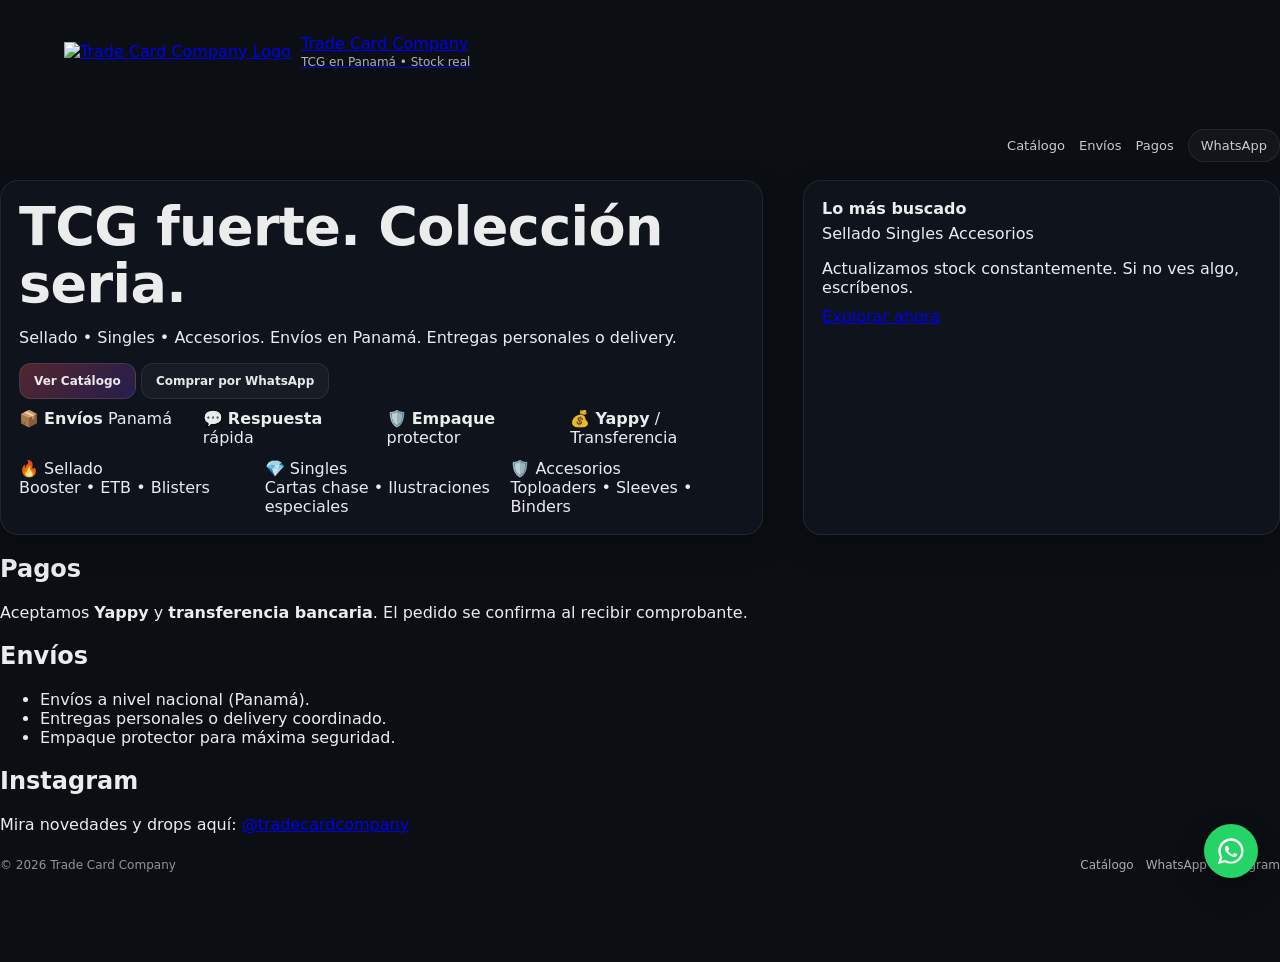
==== commit 0086f99c: "Update index.html logo" ====
--- a/index.html
+++ b/index.html
@@ -15,12 +15,13 @@
 
   <div class="container">
     <header class="header">
-      <div class="brand">
-        <span class="logo-dot"></span>
-        <div>
-          <div class="brand-name">Trade Card Company</div>
-          <div class="brand-tag">TCG en Panamá • Stock real</div>
-        </div>
+      <a href="index.html" class="brand">
+  <img src="images/logo.jpg" alt="Trade Card Company Logo" class="logo-img" />
+  <div>
+    <div class="brand-name">Trade Card Company</div>
+    <div class="brand-sub">TCG en Panamá • Stock real</div>
+  </div>
+</a>
       </div>
 
       <nav class="nav">
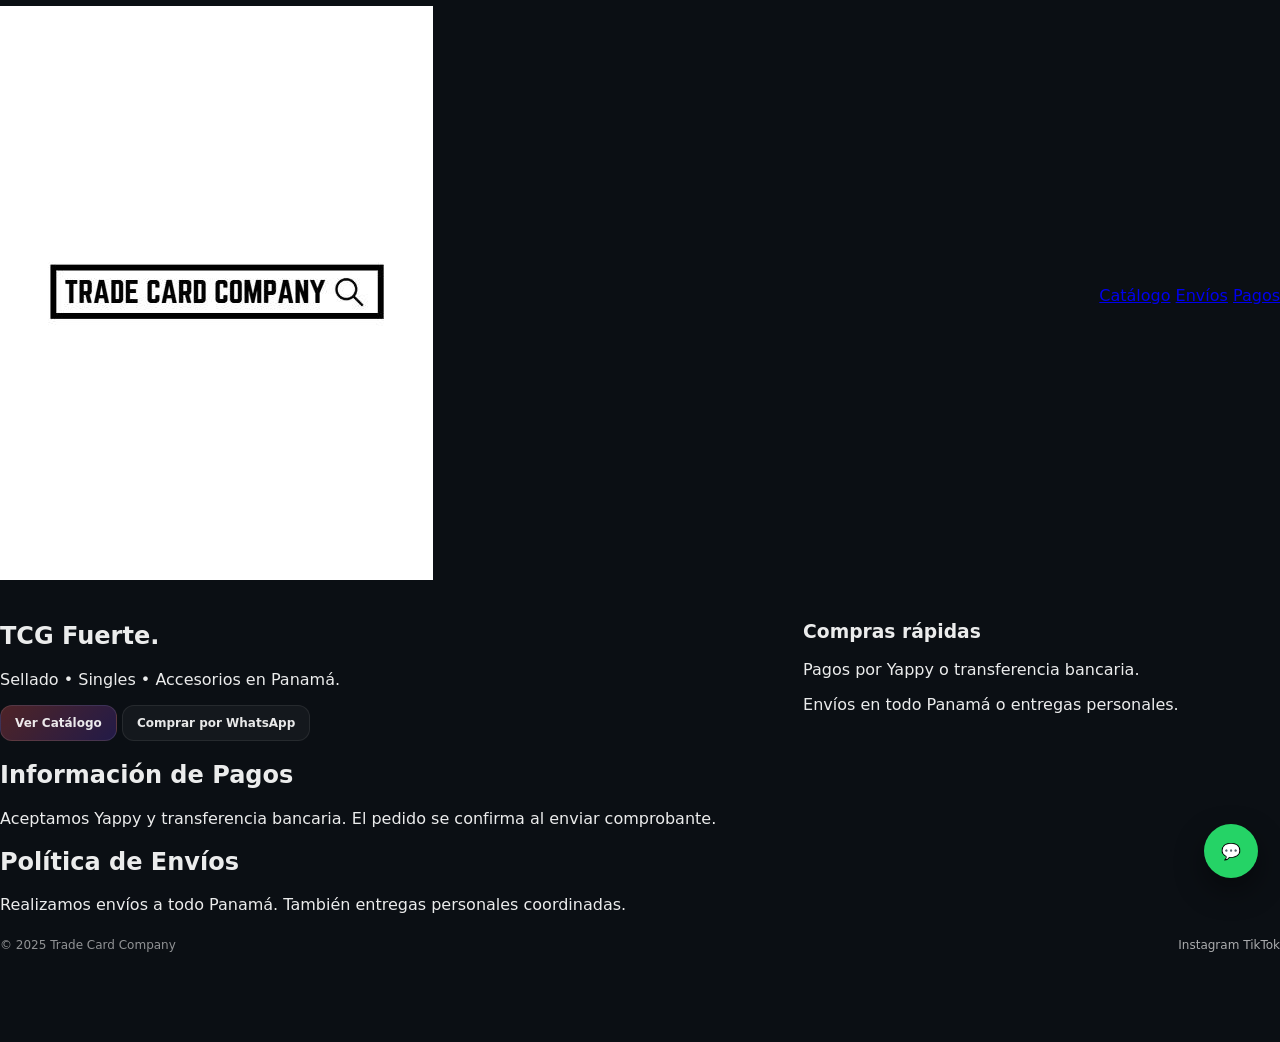
==== commit 319240af: "Update index.html" ====
--- a/index.html
+++ b/index.html
@@ -1,144 +1,79 @@
-<!doctype html>
+<!DOCTYPE html>
 <html lang="es">
 <head>
-  <meta charset="utf-8" />
-  <meta name="viewport" content="width=device-width, initial-scale=1" />
-  <title>Trade Card Company</title>
-  <meta name="description" content="TCG en Panamá. Sellado, Singles y Accesorios. Compras por WhatsApp. Pagos por Yappy o transferencia." />
+<meta charset="UTF-8">
+<meta name="viewport" content="width=device-width, initial-scale=1.0">
+<title>Trade Card Company</title>
 
-  <!-- Cache-bust para que siempre cargue lo último -->
-  <link rel="stylesheet" href="styles.css?v=9">
+<link rel="stylesheet" href="styles.css?v=20">
+
 </head>
+<body>
 
-<body>
-  <div class="bg-glow"></div>
+<div class="bg-pattern"></div>
 
-  <div class="container">
-    <header class="header">
-      <a href="index.html" class="brand">
-  <img src="images/logo.jpg" alt="Trade Card Company Logo" class="logo-img" />
-  <div>
-    <div class="brand-name">Trade Card Company</div>
-    <div class="brand-sub">TCG en Panamá • Stock real</div>
-  </div>
-</a>
-      </div>
+<header class="header">
 
-      <nav class="nav">
-        <a href="catalog.html">Catálogo</a>
-        <a href="#envios">Envíos</a>
-        <a href="#pagos">Pagos</a>
-        <a class="pill" target="_blank" rel="noopener"
-           href="https://wa.me/50767131015?text=Hola%20TCC%20👋%20Quiero%20hacer%20un%20pedido.">
-          WhatsApp
-        </a>
-      </nav>
-    </header>
+  <a href="index.html" class="logo">
+    <img src="images/Logo.jpg" alt="Trade Card Company">
+  </a>
 
-    <main>
-      <section class="hero">
-        <!-- Columna izquierda -->
-        <div class="card">
-          <h1 class="h1">TCG fuerte. Colección seria.</h1>
-          <p class="subtitle">
-            Sellado • Singles • Accesorios. Envíos en Panamá. Entregas personales o delivery.
-          </p>
+  <nav class="menu">
+    <a href="catalog.html">Catálogo</a>
+    <a href="#envios">Envíos</a>
+    <a href="#pagos">Pagos</a>
+  </nav>
 
-          <div class="actions">
-            <a class="btn primary" href="catalog.html">Ver Catálogo</a>
-            <a class="btn" target="_blank" rel="noopener"
-               href="https://wa.me/50767131015?text=Hola%20TCC%20👋%20Quiero%20hacer%20un%20pedido.">
-              Comprar por WhatsApp
-            </a>
-          </div>
+</header>
 
-          <div class="trust">
-            <div class="chip">📦 <b>Envíos</b> Panamá</div>
-            <div class="chip">💬 <b>Respuesta</b> rápida</div>
-            <div class="chip">🛡️ <b>Empaque</b> protector</div>
-            <div class="chip">💰 <b>Yappy</b> / Transferencia</div>
-          </div>
+<section class="hero">
 
-          <div class="grid3">
-            <div class="box">
-              <div class="title">🔥 Sellado</div>
-              <div class="desc">Booster • ETB • Blisters</div>
-            </div>
-            <div class="box">
-              <div class="title">💎 Singles</div>
-              <div class="desc">Cartas chase • Ilustraciones especiales</div>
-            </div>
-            <div class="box">
-              <div class="title">🛡️ Accesorios</div>
-              <div class="desc">Toploaders • Sleeves • Binders</div>
-            </div>
-          </div>
-        </div>
+  <div class="hero-left">
+    <h1>TCG Fuerte.</h1>
+    <p>Sellado • Singles • Accesorios en Panamá.</p>
 
-        <!-- Columna derecha -->
-        <aside class="card">
-          <div style="font-weight:900;margin-bottom:6px;">Lo más buscado</div>
-          <div class="tabs">
-            <span class="tab">Sellado</span>
-            <span class="tab">Singles</span>
-            <span class="tab">Accesorios</span>
-          </div>
-          <p class="subtitle" style="margin-bottom:10px;">
-            Actualizamos stock constantemente. Si no ves algo, escríbenos.
-          </p>
-          <a class="big-cta" href="catalog.html">Explorar ahora</a>
-        </aside>
-      </section>
-
-      <section id="pagos" class="section">
-        <h2>Pagos</h2>
-        <p>
-          Aceptamos <b>Yappy</b> y <b>transferencia bancaria</b>. El pedido se confirma al recibir comprobante.
-        </p>
-      </section>
-
-      <section id="envios" class="section">
-        <h2>Envíos</h2>
-        <ul>
-          <li>Envíos a nivel nacional (Panamá).</li>
-          <li>Entregas personales o delivery coordinado.</li>
-          <li>Empaque protector para máxima seguridad.</li>
-        </ul>
-      </section>
-
-      <section class="section">
-        <h2>Instagram</h2>
-        <p>
-          Mira novedades y drops aquí:
-          <a target="_blank" rel="noopener" href="https://www.instagram.com/tradecardcompany/?hl=en">@tradecardcompany</a>
-        </p>
-      </section>
-    </main>
-
-    <footer class="footer">
-      <div>© <span id="year"></span> Trade Card Company</div>
-      <div style="display:flex;gap:12px;flex-wrap:wrap;">
-        <a href="catalog.html">Catálogo</a>
-        <a target="_blank" rel="noopener"
-           href="https://wa.me/50767131015?text=Hola%20TCC%20👋%20Quiero%20hacer%20un%20pedido.">
-          WhatsApp
-        </a>
-        <a target="_blank" rel="noopener" href="https://www.instagram.com/tradecardcompany/?hl=en">Instagram</a>
-      </div>
-    </footer>
+    <div class="hero-buttons">
+      <a href="catalog.html" class="btn primary">Ver Catálogo</a>
+      <a href="https://wa.me/50767131015?text=Hola%20TCC%20quiero%20hacer%20un%20pedido"
+         class="btn">Comprar por WhatsApp</a>
+    </div>
   </div>
 
-  <!-- Botón flotante WhatsApp -->
-  <a href="https://wa.me/50767131015?text=Hola%20TCC%20👋%20Quiero%20hacer%20un%20pedido."
-     class="wa-float"
-     target="_blank" rel="noopener">
-    <svg viewBox="0 0 32 32" width="26" height="26" fill="white" aria-hidden="true">
-      <path d="M16 .4C7.4.4.4 7.4.4 16c0 2.8.7 5.4 2 7.7L0 32l8.5-2.3c2.2 1.2 4.7 1.8 7.3 1.8 8.6 0 15.6-7 15.6-15.6S24.6.4 16 .4zm0 28.7c-2.3 0-4.5-.6-6.4-1.7l-.5-.3-5 1.3 1.3-4.9-.3-.5C4 21 3.4 18.8 3.4 16 3.4 9.2 9.2 3.4 16 3.4S28.6 9.2 28.6 16 22.8 29.1 16 29.1zm7.2-9.3c-.4-.2-2.4-1.2-2.7-1.3-.4-.1-.6-.2-.9.2-.2.4-1 1.3-1.2 1.6-.2.2-.4.3-.8.1-.4-.2-1.6-.6-3-1.9-1.1-1-1.9-2.3-2.1-2.7-.2-.4 0-.6.1-.8.1-.1.4-.4.6-.6.2-.2.2-.4.4-.6.1-.2.1-.5 0-.7-.1-.2-.9-2.1-1.3-2.9-.3-.8-.6-.7-.9-.7h-.7c-.2 0-.7.1-1 .5-.3.4-1.3 1.2-1.3 3 0 1.8 1.3 3.5 1.5 3.7.2.2 2.6 4 6.3 5.6.9.4 1.6.6 2.2.8.9.3 1.7.3 2.3.2.7-.1 2.4-1 2.7-1.9.3-.9.3-1.7.2-1.9-.1-.2-.4-.3-.8-.5z"/>
-    </svg>
-  </a>
+  <div class="hero-right">
+    <div class="info-card">
+      <h3>Compras rápidas</h3>
+      <p>Pagos por Yappy o transferencia bancaria.</p>
+      <p>Envíos en todo Panamá o entregas personales.</p>
+    </div>
+  </div>
 
-  <script>
-    document.getElementById("year").textContent = new Date().getFullYear();
-  </script>
+</section>
+
+<section id="pagos" class="section">
+  <h2>Información de Pagos</h2>
+  <p>Aceptamos Yappy y transferencia bancaria. El pedido se confirma al enviar comprobante.</p>
+</section>
+
+<section id="envios" class="section">
+  <h2>Política de Envíos</h2>
+  <p>Realizamos envíos a todo Panamá. También entregas personales coordinadas.</p>
+</section>
+
+<footer class="footer">
+
+  <div>© 2025 Trade Card Company</div>
+
+  <div class="socials">
+    <a href="https://www.instagram.com/tradecardcompany/?hl=en" target="_blank">Instagram</a>
+    <a href="https://www.tiktok.com/" target="_blank">TikTok</a>
+  </div>
+
+</footer>
+
+<a href="https://wa.me/50767131015?text=Hola%20TCC%20quiero%20hacer%20un%20pedido"
+   class="wa-float">
+   💬
+</a>
+
 </body>
 </html>
--- a/styles.css
+++ b/styles.css
@@ -82,6 +82,20 @@
   gap:10px;
   min-width: 240px;
 }
+
+.brand{
+  display:flex;
+  align-items:center;
+  gap:12px;
+  text-decoration:none;
+}
+
+.logo-img{
+  height:40px;
+  width:auto;
+  filter: drop-shadow(0 4px 12px rgba(0,0,0,.35));
+}
+
 .brand-dot{
   width:8px;height:8px;border-radius:999px;
   background: linear-gradient(135deg, rgba(255,90,90,.9), rgba(120,70,255,.9));
